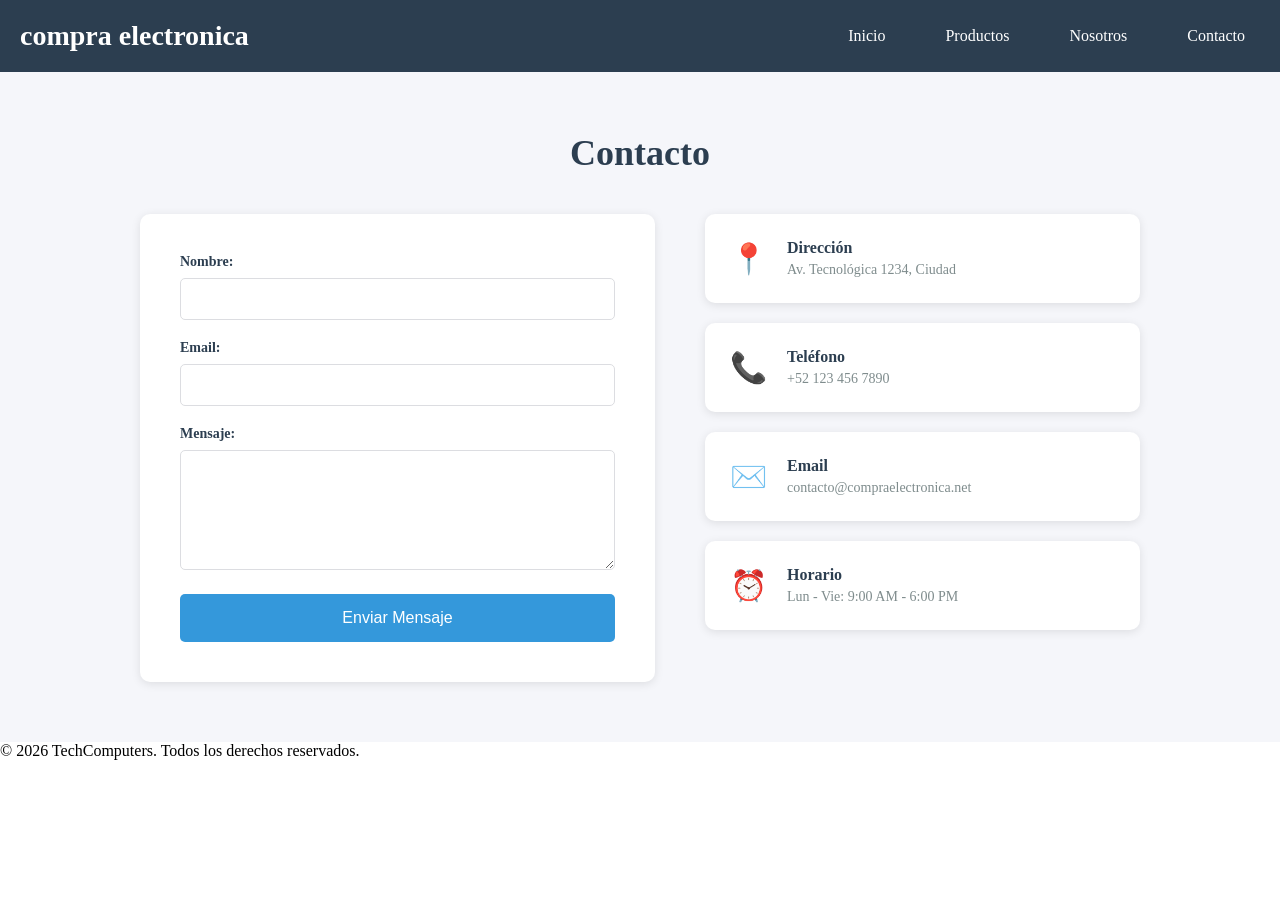
==== contacto.html @ 934ef1a9 "se agregaron nuevos archivis html con sus respectivos mensajes" ====
<!DOCTYPE html>
<html lang="es">
<head>
    <meta charset="UTF-8">
    <meta name="viewport" content="width=device-width, initial-scale=1.0">
    <title>Contacto - compra electronica.net</title>
    <link rel="stylesheet" href="styles.css">
</head>
<body>
    <header>
        <h1>compra electronica</h1>
        <nav>
            <ul>
                <li><a href="index.html">Inicio</a></li>
                <li><a href="productos.html">Productos</a></li>
                <li><a href="nosotros.html">Nosotros</a></li>
                <li><a href="contacto.html">Contacto</a></li>
            </ul>
        </nav>
    </header>

    <main>
        <section id="contacto">
            <h2>Contacto</h2>
            <div class="contacto-contenido">
                <form>
                    <label for="nombre">Nombre:</label>
                    <input type="text" id="nombre" name="nombre">
                    <label for="email">Email:</label>
                    <input type="email" id="email" name="email">
                    <label for="mensaje">Mensaje:</label>
                    <textarea id="mensaje" name="mensaje"></textarea>
                    <button type="submit">Enviar Mensaje</button>
                </form>
                <div class="contacto-info">
                    <div class="info-item">
                        <div class="info-icon">📍</div>
                        <div>
                            <h3>Dirección</h3>
                            <p>Av. Tecnológica 1234, Ciudad</p>
                        </div>
                    </div>
                    <div class="info-item">
                        <div class="info-icon">📞</div>
                        <div>
                            <h3>Teléfono</h3>
                            <p>+52 123 456 7890</p>
                        </div>
                    </div>
                    <div class="info-item">
                        <div class="info-icon">✉️</div>
                        <div>
                            <h3>Email</h3>
                            <p>contacto@compraelectronica.net</p>
                        </div>
                    </div>
                    <div class="info-item">
                        <div class="info-icon">⏰</div>
                        <div>
                            <h3>Horario</h3>
                            <p>Lun - Vie: 9:00 AM - 6:00 PM</p>
                        </div>
                    </div>
                </div>
            </div>
        </section>
    </main>

    <footer>
        <p>&copy; 2026 TechComputers. Todos los derechos reservados.</p>
    </footer>
</body>
</html>
---- styles.css ----
/* ============================================
   ESTILOS PARA LA BARRA DE NAVEGACIÓN
   TechComputers - Tienda de Computadoras
   ============================================ */

/* Reset básico para eliminar márgenes y padding por defecto del navegador */
* {
    margin: 0;          /* Elimina el margen exterior de todos los elementos */
    padding: 0;         /* Elimina el relleno interior de todos los elementos */
    box-sizing: border-box; /* Incluye padding y borde en el ancho/alto total */
}

/* Estilos para el header que contiene la barra de navegación */
header {
    background-color: #2c3e50;  /* Color de fondo oscuro (azul grisáceo) */
    color: white;              /* Color del texto blanco */
    padding: 20px;             /* Espacio interior de 20px en todos los lados */
}

/* Estilos para el contenedor flex del header (título + navegación) */
header {
    display: flex;             /* Activa flexbox para organizar elementos en línea */
    justify-content: space-between; /* Distribuye espacio entre elementos (título a izquierda, nav a derecha) */
    align-items: center;      /* Centra verticalmente los elementos */
}

/* Estilos para el título principal del sitio */
header h1 {
    font-size: 28px;           /* Tamaño de fuente de 28 píxeles */
}

/* Estilos para la barra de navegación */
nav ul {
    list-style: none;          /* Elimina los puntos de lista por defecto */
    display: flex;             /* Organiza los elementos de lista en una fila horizontal */
    gap: 30px;                 /* Espacio de 30px entre cada elemento de menú */
}

/* Estilos para los enlaces de navegación */
nav ul li a {
    color: white;              /* Color del texto del enlace en blanco */
    text-decoration: none;    /* Elimina el subrayado de los enlaces */
    font-size: 16px;           /* Tamaño de fuente de 16 píxeles */
    padding: 10px 15px;        /* Espacio interior para crear área clickeable */
    border-radius: 5px;        /* Esquinas redondeadas de 5px */
    transition: background-color 0.3s; /* Animación suave al cambiar el fondo */
}

/* Estilos para enlaces al pasar el mouse por encima */
nav ul li a:hover {
    background-color: #34495e;  /* Color de fondo más claro al hacer hover */
}

/* Estilos para el enlace activo (página actual) */
nav ul li a.active {
    background-color: #3498db;  /* Color azul para indicar la página activa */
}

/* ============================================
   ESTILOS PARA LA SECCIÓN DE PRODUCTOS
   ============================================ */

/* Estilos para la sección de productos */
#productos {
    padding: 40px 20px;          /* Espacio interior: 40px arriba/abajo, 20px laterales */
    background-color: #f5f6fa;    /* Fondo gris claro para la sección */
}

/* Estilos para el título de la sección */
#productos h2 {
    text-align: center;           /* Centra el texto del título */
    margin-bottom: 40px;          /* Espacio debajo del título */
    font-size: 32px;              /* Tamaño de fuente grande */
    color: #2c3e50;               /* Color del texto oscuro */
}

/* Contenedor flex para organizar las cajas de productos en fila */
.productos-container {
    display: flex;                /* Activa flexbox para organizar en línea */
    flex-wrap: wrap;              /* Permite que los productos salten a siguiente línea si no caben */
    justify-content: center;      /* Centra los productos horizontalmente */
    gap: 30px;                    /* Espacio de 30px entre cada caja de producto */
}

/* Estilos para cada caja de producto */
#productos article {
    background-color: white;      /* Fondo blanco para la caja */
    border: 1px solid #dcdde1;   /* Borde sólido gris claro de 1px */
    border-radius: 10px;          /* Esquinas redondeadas de 10px */
    padding: 25px;                /* Espacio interior de 25px */
    width: 300px;                 /* Ancho fijo de 300px para cada caja */
    box-shadow: 0 2px 5px rgba(0, 0, 0, 0.1); /* Sombra suave para dar profundidad */
    transition: transform 0.3s, box-shadow 0.3s; /* Animación suave al hacer hover */
    text-align: center;           /* Centra el texto dentro de la caja */
}

/* Efecto al pasar el mouse sobre la caja del producto */
#productos article:hover {
    transform: translateY(-5px);  /* Mueve la caja 5px hacia arriba */
    box-shadow: 0 5px 15px rgba(0, 0, 0, 0.2); /* Sombra más pronunciada al hover */
}

/* Estilos para el título del producto */
#productos article h3 {
    color: #2c3e50;               /* Color del título oscuro */
    margin-bottom: 15px;          /* Espacio debajo del título */
    font-size: 20px;              /* Tamaño de fuente del título */
}

/* Estilos para los párrafos de descripción y precio */
#productos article p {
    color: #7f8c8d;               /* Color gris para el texto */
    margin-bottom: 10px;           /* Espacio entre párrafos */
    font-size: 14px;              /* Tamaño de fuente del texto */
}

/* Estilos para el precio (más destacado) */
#productos article p:last-of-type {
    color: #27ae60;               /* Color verde para el precio */
    font-size: 22px;              /* Fuente más grande para el precio */
    font-weight: bold;            /* Texto en negrita */
    margin-bottom: 20px;          /* Espacio debajo del precio */
}

/* Estilos para el botón de agregar al carrito */
#productos article button {
    background-color: #3498db;    /* Color azul de fondo */
    color: white;                 /* Texto blanco */
    border: none;                 /* Sin borde */
    padding: 12px 30px;           /* Espacio interior: 12px arriba/abajo, 30px laterales */
    border-radius: 5px;            /* Esquinas redondeadas */
    font-size: 16px;              /* Tamaño de fuente */
    cursor: pointer;              /* Cambia el cursor a mano al pasar por encima */
    transition: background-color 0.3s; /* Animación suave al hacer hover */
}

/* Efecto al pasar el mouse sobre el botón */
#productos article button:hover {
    background-color: #2980b9;    /* Color azul más oscuro al hover */
}

/* ============================================
   ESTILOS PARA LA SECCIÓN DE INICIO
   ============================================ */

/* Estilos para la sección de inicio */
#inicio {
    background: linear-gradient(135deg, #2c3e50 0%, #3498db 100%); /* Degradado de fondo azul oscuro a azul claro */
    color: white;                      /* Texto blanco */
    padding: 60px 20px;                /* Espacio interior amplio */
    text-align: center;                /* Texto centrado */
}

/* Estilos para el título de inicio */
#inicio h2 {
    font-size: 42px;                   /* Fuente muy grande */
    margin-bottom: 20px;               /* Espacio debajo del título */
}

/* Estilos para el párrafo de inicio */
#inicio p {
    font-size: 18px;                   /* Fuente de tamaño medio */
    margin-bottom: 40px;               /* Espacio amplio debajo del párrafo */
    opacity: 0.9;                       /* Texto ligeramente transparente */
}

/* Contenedor flex para las características */
.features {
    display: flex;                     /* Activa flexbox para organizar en fila */
    justify-content: center;           /* Centra los elementos horizontalmente */
    gap: 50px;                         /* Espacio de 50px entre cada característica */
    flex-wrap: wrap;                   /* Permite saltar a siguiente línea si no caben */
}

/* Estilos para cada caja de característica */
.feature {
    background-color: rgba(255, 255, 255, 0.15); /* Fondo semi-transparente blanco */
    padding: 30px;                     /* Espacio interior amplio */
    border-radius: 10px;               /* Esquinas redondeadas */
    width: 250px;                      /* Ancho fijo de 250px */
    backdrop-filter: blur(5px);        /* Efecto de desenfoque detrás del elemento */
}

/* Estilos para el título de la característica */
.feature h3 {
    font-size: 20px;                   /* Tamaño de fuente del título */
    margin-bottom: 10px;               /* Espacio debajo del título */
}

/* Estilos para el párrafo de la característica */
.feature p {
    font-size: 14px;                   /* Tamaño de fuente pequeño */
    margin-bottom: 0;                  /* Sin margen inferior */
    opacity: 0.9;                      /* Texto ligeramente transparente */
}

/* ============================================
   ESTILOS PARA LA SECCIÓN NOSOTROS
   ============================================ */

/* Estilos para la sección nosotros */
#nosotros {
    padding: 60px 20px;                /* Espacio interior amplio: 60px arriba/abajo, 20px laterales */
    background-color: white;            /* Fondo blanco */
}

/* Contenedor flex para organizar contenido e imagen lado a lado */
.nosotros-contenido {
    display: flex;                      /* Activa flexbox para organizar en línea */
    align-items: center;                /* Centra verticalmente los elementos */
    gap: 50px;                         /* Espacio de 50px entre texto e imagen */
    max-width: 1200px;                  /* Ancho máximo del contenedor */
    margin: 0 auto;                     /* Centra el contenedor horizontalmente */
}

/* Estilos para el texto de nosotros */
.nosotros-texto {
    flex: 1;                           /* Ocupa el espacio restante (1 parte) */
}

/* Estilos para el título de la sección */
#nosotros h2 {
    font-size: 36px;                   /* Tamaño de fuente grande */
    color: #2c3e50;                    /* Color del título oscuro */
    margin-bottom: 30px;                /* Espacio debajo del título */
    text-align: center;                 /* Centra el texto */
}

/* Estilos para el párrafo de nosotros */
.nosotros-texto p {
    font-size: 16px;                   /* Tamaño de fuente medio */
    color: #7f8c8d;                    /* Color gris para el texto */
    line-height: 1.8;                   /* Altura de línea para mejor legibilidad */
    margin-bottom: 15px;                /* Espacio entre párrafos */
}

/* Contenedor para la imagen de nosotros */
.nosotros-imagen {
    flex: 1;                           /* Ocupa el espacio restante (1 parte) */
    background-color: #ecf0f1;         /* Fondo gris claro para el placeholder */
    border-radius: 10px;               /* Esquinas redondeadas */
    height: 300px;                     /* Altura fija de 300px */
    display: flex;                     /* Activa flexbox */
    align-items: center;               /* Centra verticalmente */
    justify-content: center;           /* Centra horizontalmente */
    color: #95a5a6;                    /* Color del texto placeholder */
    font-size: 18px;                   /* Tamaño de fuente */
}

/* Contenedor flex para los valores/beneficios */
.valores {
    display: flex;                     /* Activa flexbox para organizar en fila */
    justify-content: center;            /* Centra los elementos horizontalmente */
    gap: 40px;                         /* Espacio de 40px entre cada valor */
    margin-top: 50px;                   /* Espacio arriba del contenedor */
    flex-wrap: wrap;                   /* Permite saltar a siguiente línea si no caben */
}

/* Estilos para cada caja de valor */
.valor {
    text-align: center;                /* Centra el texto */
    width: 200px;                       /* Ancho fijo de 200px */
}

/* Estilos para el icono/emoji del valor */
.valor-icon {
    font-size: 40px;                   /* Tamaño grande del icono */
    margin-bottom: 15px;                /* Espacio debajo del icono */
}

/* Estilos para el título del valor */
.valor h3 {
    font-size: 18px;                   /* Tamaño de fuente */
    color: #2c3e50;                    /* Color del título oscuro */
    margin-bottom: 10px;                /* Espacio debajo del título */
}

/* Estilos para el párrafo del valor */
.valor p {
    font-size: 14px;                   /* Tamaño de fuente pequeño */
    color: #7f8c8d;                    /* Color gris */
}

/* ============================================
   ESTILOS PARA LA SECCIÓN CONTACTO
   ============================================ */

/* Estilos para la sección contacto */
#contacto {
    padding: 60px 20px;                /* Espacio interior amplio */
    background-color: #f5f6fa;          /* Fondo gris claro */
}

/* Estilos para el título de la sección */
#contacto h2 {
    font-size: 36px;                   /* Tamaño de fuente grande */
    color: #2c3e50;                    /* Color del título oscuro */
    margin-bottom: 40px;                /* Espacio debajo del título */
    text-align: center;                 /* Centra el texto */
}

/* Contenedor flex para organizar formulario e información lado a lado */
.contacto-contenido {
    display: flex;                      /* Activa flexbox para organizar en línea */
    gap: 50px;                         /* Espacio de 50px entre elementos */
    max-width: 1000px;                  /* Ancho máximo del contenedor */
    margin: 0 auto;                     /* Centra el contenedor horizontalmente */
    flex-wrap: wrap;                   /* Permite saltar a siguiente línea si no caben */
}

/* Estilos para el formulario */
form {
    flex: 1;                           /* Ocupa el espacio restante */
    min-width: 300px;                   /* Ancho mínimo de 300px */
    background-color: white;           /* Fondo blanco */
    padding: 40px;                      /* Espacio interior amplio */
    border-radius: 10px;               /* Esquinas redondeadas */
    box-shadow: 0 2px 10px rgba(0, 0, 0, 0.1); /* Sombra suave */
}

/* Estilos para las etiquetas del formulario */
form label {
    display: block;                    /* Hace que la etiqueta ocupe toda la línea */
    font-size: 14px;                   /* Tamaño de fuente */
    color: #2c3e50;                    /* Color del texto oscuro */
    margin-bottom: 8px;                 /* Espacio debajo de la etiqueta */
    font-weight: bold;                 /* Texto en negrita */
}

/* Estilos para los campos de entrada y textarea */
form input,
form textarea {
    width: 100%;                       /* Ocupa el 100% del ancho disponible */
    padding: 12px;                     /* Espacio interior */
    border: 1px solid #dcdde1;        /* Borde sólido gris claro */
    border-radius: 5px;                /* Esquinas redondeadas */
    font-size: 14px;                   /* Tamaño de fuente */
    margin-bottom: 20px;               /* Espacio debajo de cada campo */
    font-family: inherit;               /* Usa la fuente del documento */
}

/* Estilos para el textarea (campo de mensaje) */
form textarea {
    height: 120px;                     /* Altura fija de 120px */
    resize: vertical;                  /* Permite redimensionar solo verticalmente */
}

/* Estilos para el botón del formulario */
form button {
    background-color: #3498db;          /* Color azul de fondo */
    color: white;                       /* Texto blanco */
    border: none;                        /* Sin borde */
    padding: 15px 40px;                /* Espacio interior: 15px arriba/abajo, 40px laterales */
    border-radius: 5px;                 /* Esquinas redondeadas */
    font-size: 16px;                    /* Tamaño de fuente */
    cursor: pointer;                   /* Cursor de mano */
    width: 100%;                        /* Ocupa el 100% del ancho */
    transition: background-color 0.3s; /* Animación suave al hacer hover */
}

/* Efecto al pasar el mouse sobre el botón */
form button:hover {
    background-color: #2980b9;          /* Color azul más oscuro al hover */
}

/* Estilos para la información de contacto */
.contacto-info {
    flex: 1;                            /* Ocupa el espacio restante */
    min-width: 300px;                   /* Ancho mínimo de 300px */
}

/* Estilos para cada item de información */
.info-item {
    background-color: white;            /* Fondo blanco */
    padding: 25px;                     /* Espacio interior amplio */
    border-radius: 10px;                /* Esquinas redondeadas */
    margin-bottom: 20px;                /* Espacio debajo de cada item */
    box-shadow: 0 2px 10px rgba(0, 0, 0, 0.1); /* Sombra suave */
    display: flex;                     /* Activa flexbox */
    align-items: center;                /* Centra verticalmente */
    gap: 20px;                         /* Espacio entre icono y texto */
}

/* Estilos para el icono de la info */
.info-icon {
    font-size: 30px;                   /* Tamaño grande del icono */
    color: #3498db;                    /* Color azul para el icono */
}

/* Estilos para el título de la info */
.info-item h3 {
    font-size: 16px;                   /* Tamaño de fuente */
    color: #2c3e50;                    /* Color del título oscuro */
    margin-bottom: 5px;                 /* Espacio debajo del título */
}

/* Estilos para el texto de la info */
.info-item p {
    font-size: 14px;                   /* Tamaño de fuente pequeño */
    color: #7f8c8d;                    /* Color gris */
}
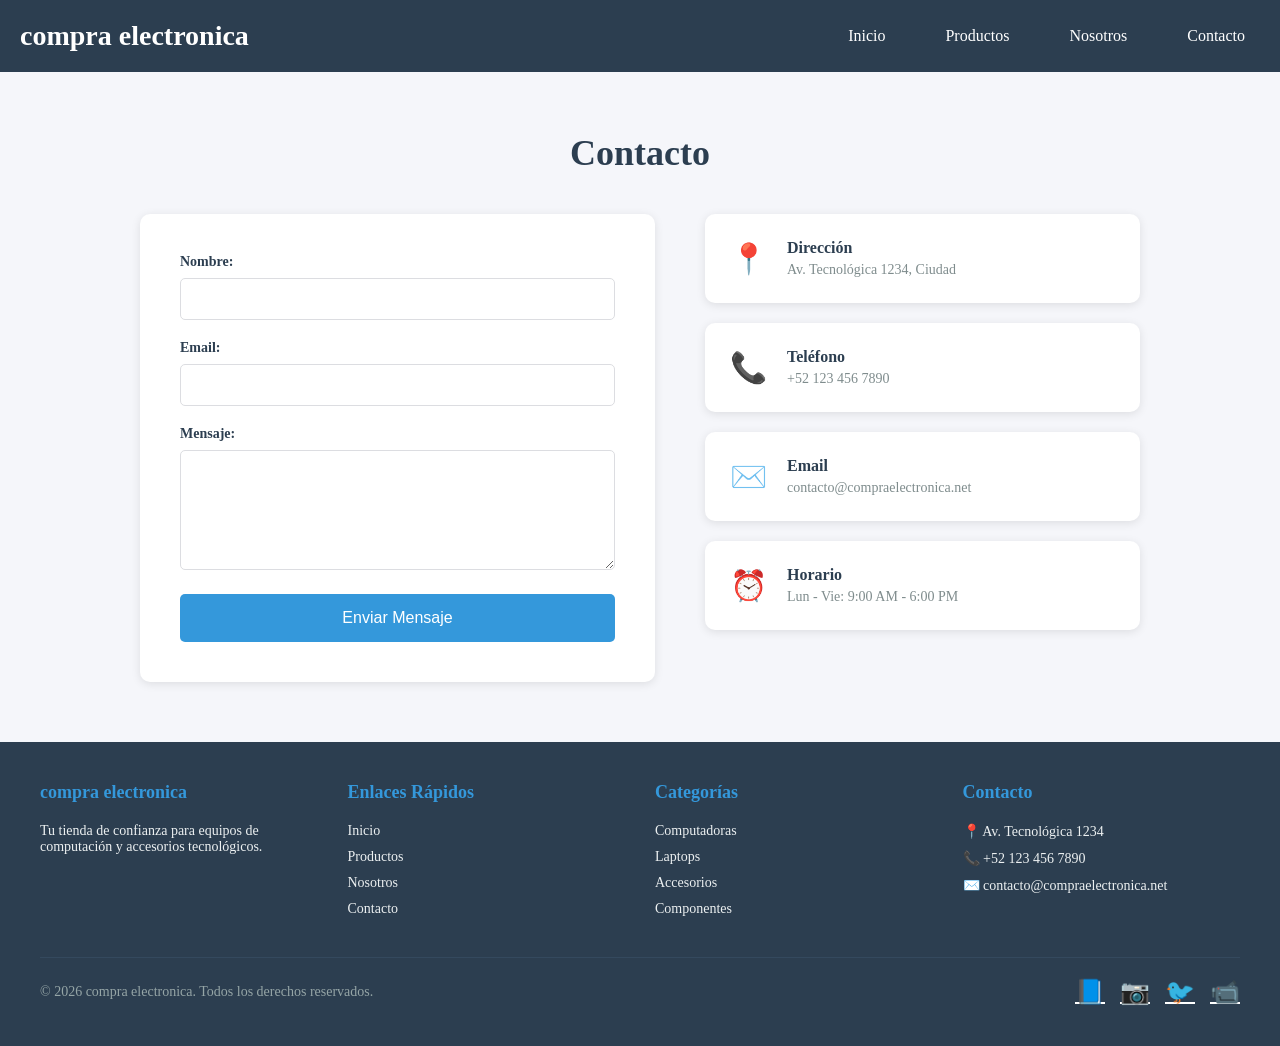
==== commit d680d441: "git add ." ====
--- a/contacto.html
+++ b/contacto.html
@@ -67,7 +67,41 @@
     </main>
 
     <footer>
-        <p>&copy; 2026 TechComputers. Todos los derechos reservados.</p>
+        <div class="footer-contenido">
+            <div class="footer-columna">
+                <h3>compra electronica</h3>
+                <p>Tu tienda de confianza para equipos de computación y accesorios tecnológicos.</p>
+            </div>
+            <div class="footer-columna">
+                <h3>Enlaces Rápidos</h3>
+                <a href="index.html">Inicio</a>
+                <a href="productos.html">Productos</a>
+                <a href="nosotros.html">Nosotros</a>
+                <a href="contacto.html">Contacto</a>
+            </div>
+            <div class="footer-columna">
+                <h3>Categorías</h3>
+                <a href="#">Computadoras</a>
+                <a href="#">Laptops</a>
+                <a href="#">Accesorios</a>
+                <a href="#">Componentes</a>
+            </div>
+            <div class="footer-columna">
+                <h3>Contacto</h3>
+                <p>📍 Av. Tecnológica 1234</p>
+                <p>📞 +52 123 456 7890</p>
+                <p>✉️ contacto@compraelectronica.net</p>
+            </div>
+        </div>
+        <div class="footer-inferior">
+            <p>&copy; 2026 compra electronica. Todos los derechos reservados.</p>
+            <div class="redes-sociales">
+                <a href="#">📘</a>
+                <a href="#">📷</a>
+                <a href="#">🐦</a>
+                <a href="#">📹</a>
+            </div>
+        </div>
     </footer>
 </body>
 </html>
--- a/styles.css
+++ b/styles.css
@@ -120,6 +120,105 @@
     font-size: 22px;              /* Fuente más grande para el precio */
     font-weight: bold;            /* Texto en negrita */
     margin-bottom: 20px;          /* Espacio debajo del precio */
+}
+
+/* Estilos para la imagen del producto */
+.producto-img {
+    width: 100%;                  /* Ocupa el 100% del ancho de la caja */
+    height: 180px;                /* Altura fija de 180px */
+    object-fit: cover;            /* Ajusta la imagen sin deformarla */
+    border-radius: 8px;           /* Esquinas redondeadas de 8px */
+    margin-bottom: 15px;          /* Espacio debajo de la imagen */
+    background-color: #ecf0f1;   /* Color de fondo gris claro */
+}
+
+/* Estilos para sección de productos destacados en inicio */
+#productos-destacados {
+    padding: 60px 20px;            /* Espacio interior amplio */
+    background-color: #f5f6fa;    /* Fondo gris claro */
+}
+
+/* Estilos para el título de la sección */
+#productos-destacados h2 {
+    text-align: center;            /* Centra el texto */
+    font-size: 36px;               /* Tamaño de fuente grande */
+    color: #2c3e50;                /* Color del título oscuro */
+    margin-bottom: 40px;           /* Espacio debajo del título */
+}
+
+/* Contenedor flex para los productos destacados */
+.productos-destacados-container {
+    display: flex;                 /* Activa flexbox para organizar en fila */
+    flex-wrap: wrap;               /* Permite saltar a siguiente línea */
+    justify-content: center;       /* Centra los productos */
+    gap: 30px;                     /* Espacio de 30px entre productos */
+    max-width: 1200px;             /* Ancho máximo del contenedor */
+    margin: 0 auto;                /* Centra el contenedor */
+}
+
+/* Estilos para cada caja de producto destacado */
+.producto-destacado {
+    background-color: white;       /* Fondo blanco */
+    border-radius: 10px;           /* Esquinas redondeadas */
+    padding: 20px;                 /* Espacio interior */
+    width: 280px;                  /* Ancho fijo de 280px */
+    box-shadow: 0 2px 10px rgba(0, 0, 0, 0.1); /* Sombra suave */
+    transition: transform 0.3s;    /* Animación suave al hover */
+    text-align: center;            /* Centra el texto */
+}
+
+/* Efecto al pasar el mouse */
+.producto-destacado:hover {
+    transform: translateY(-5px);   /* Eleva la caja 5px */
+}
+
+/* Estilos para la imagen del producto destacado */
+.producto-destacado .producto-img {
+    width: 100%;                   /* Ocupa todo el ancho */
+    height: 200px;                 /* Altura de 200px */
+    object-fit: cover;             /* Ajusta la imagen sin deformar */
+    border-radius: 8px;            /* Esquinas redondeadas */
+    background-color: #ecf0f1;    /* Color placeholder */
+    margin-bottom: 15px;           /* Espacio debajo de la imagen */
+}
+
+/* Estilos para el título del producto */
+.producto-destacado h3 {
+    font-size: 18px;               /* Tamaño de fuente */
+    color: #2c3e50;                /* Color oscuro */
+    margin-bottom: 10px;           /* Espacio debajo del título */
+}
+
+/* Estilos para la descripción */
+.producto-destacado .descripcion {
+    font-size: 14px;               /* Tamaño pequeño */
+    color: #7f8c8d;                /* Color gris */
+    margin-bottom: 10px;           /* Espacio debajo */
+}
+
+/* Estilos para el precio */
+.producto-destacado .precio {
+    font-size: 20px;               /* Tamaño mediano */
+    color: #27ae60;                /* Color verde */
+    font-weight: bold;             /* Negrita */
+    margin-bottom: 15px;           /* Espacio debajo */
+}
+
+/* Estilos para el botón */
+.producto-destacado button {
+    background-color: #3498db;     /* Color azul */
+    color: white;                  /* Texto blanco */
+    border: none;                  /* Sin borde */
+    padding: 10px 25px;            /* Espacio interior */
+    border-radius: 5px;            /* Esquinas redondeadas */
+    cursor: pointer;               /* Cursor de mano */
+    font-size: 14px;               /* Tamaño de fuente */
+    transition: background-color 0.3s; /* Animación suave */
+}
+
+/* Efecto al pasar el mouse sobre el botón */
+.producto-destacado button:hover {
+    background-color: #2980b9;     /* Color azul más oscuro */
 }
 
 /* Estilos para el botón de agregar al carrito */
@@ -399,3 +498,90 @@
     font-size: 14px;                   /* Tamaño de fuente pequeño */
     color: #7f8c8d;                    /* Color gris */
 }
+
+/* ============================================
+   ESTILOS PARA EL FOOTER
+   ============================================ */
+
+/* Estilos para el pie de página */
+footer {
+    background-color: #2c3e50;          /* Color de fondo oscuro (azul grisáceo) */
+    color: white;                       /* Texto blanco */
+    padding: 40px 20px;                 /* Espacio interior: 40px arriba/abajo, 20px laterales */
+}
+
+/* Contenedor flex para organizar el contenido del footer */
+.footer-contenido {
+    display: flex;                      /* Activa flexbox para organizar en línea */
+    justify-content: space-between;     /* Distribuye espacio entre elementos */
+    flex-wrap: wrap;                    /* Permite saltar a siguiente línea si no caben */
+    max-width: 1200px;                  /* Ancho máximo del contenedor */
+    margin: 0 auto;                     /* Centra el contenedor horizontalmente */
+    gap: 30px;                          /* Espacio de 30px entre columnas */
+}
+
+/* Estilos para cada columna del footer */
+.footer-columna {
+    flex: 1;                            /* Ocupa el espacio restante */
+    min-width: 200px;                   /* Ancho mínimo de 200px */
+}
+
+/* Estilos para el título de cada columna */
+.footer-columna h3 {
+    font-size: 18px;                    /* Tamaño de fuente */
+    margin-bottom: 20px;                /* Espacio debajo del título */
+    color: #3498db;                     /* Color azul para los títulos */
+}
+
+/* Estilos para los párrafos y enlaces del footer */
+.footer-columna p,
+.footer-columna a {
+    font-size: 14px;                    /* Tamaño de fuente pequeño */
+    color: #ecf0f1;                     /* Color blanco grisáceo */
+    margin-bottom: 10px;                /* Espacio entre elementos */
+    display: block;                     /* Hace que cada elemento ocupe una línea */
+    text-decoration: none;              /* Elimina el subrayado de los enlaces */
+}
+
+/* Estilos para los enlaces al pasar el mouse */
+.footer-columna a:hover {
+    color: #3498db;                     /* Color azul al hacer hover */
+}
+
+/* Estilos para la parte inferior del footer (copyright y redes) */
+.footer-inferior {
+    display: flex;                      /* Activa flexbox */
+    justify-content: space-between;     /* Distribuye espacio entre elementos */
+    align-items: center;                /* Centra verticalmente */
+    max-width: 1200px;                  /* Ancho máximo */
+    margin: 30px auto 0;                /* Espacio arriba, centrado horizontalmente */
+    padding-top: 20px;                  /* Espacio superior */
+    border-top: 1px solid #34495e;      /* Línea divisoria superior */
+    flex-wrap: wrap;                    /* Permite saltar a siguiente línea si no caben */
+    gap: 15px;                          /* Espacio entre elementos */
+}
+
+/* Estilos para el texto de copyright */
+.footer-inferior p {
+    font-size: 14px;                    /* Tamaño de fuente pequeño */
+    color: #95a5a6;                     /* Color gris claro */
+    margin: 0;                          /* Sin margen */
+}
+
+/* Contenedor flex para los iconos de redes sociales */
+.redes-sociales {
+    display: flex;                      /* Activa flexbox para organizar iconos en fila */
+    gap: 15px;                         /* Espacio de 15px entre cada icono */
+}
+
+/* Estilos para los iconos de redes sociales */
+.redes-sociales a {
+    font-size: 24px;                    /* Tamaño grande del icono */
+    color: white;                       /* Color blanco */
+    transition: color 0.3s;             /* Animación suave al cambiar el color */
+}
+
+/* Efecto al pasar el mouse sobre los iconos de redes */
+.redes-sociales a:hover {
+    color: #3498db;                     /* Color azul al hover */
+}
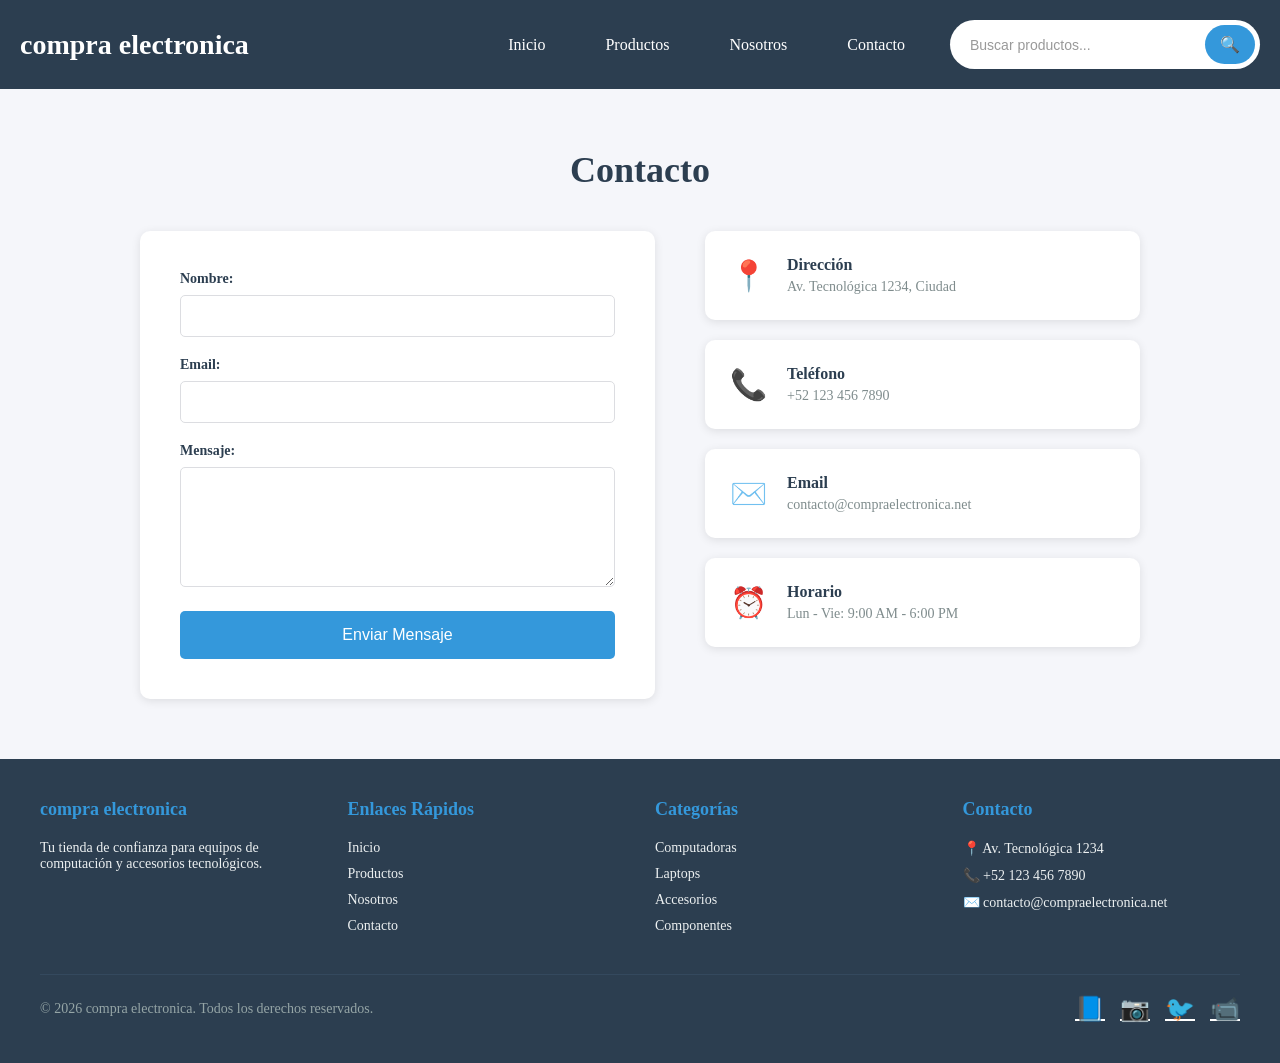
==== commit 2ed297ce: "se grago una barra de busqueda y el fotter tambien se agregadron en el index mas prouductos con img " ====
--- a/contacto.html
+++ b/contacto.html
@@ -9,14 +9,20 @@
 <body>
     <header>
         <h1>compra electronica</h1>
-        <nav>
-            <ul>
-                <li><a href="index.html">Inicio</a></li>
-                <li><a href="productos.html">Productos</a></li>
-                <li><a href="nosotros.html">Nosotros</a></li>
-                <li><a href="contacto.html">Contacto</a></li>
-            </ul>
-        </nav>
+        <div class="header-derecha">
+            <nav>
+                <ul>
+                    <li><a href="index.html">Inicio</a></li>
+                    <li><a href="productos.html">Productos</a></li>
+                    <li><a href="nosotros.html">Nosotros</a></li>
+                    <li><a href="contacto.html">Contacto</a></li>
+                </ul>
+            </nav>
+            <div class="busqueda">
+                <input type="text" placeholder="Buscar productos...">
+                <button type="submit">🔍</button>
+            </div>
+        </div>
     </header>
 
     <main>
--- a/styles.css
+++ b/styles.css
@@ -27,6 +27,60 @@
 /* Estilos para el título principal del sitio */
 header h1 {
     font-size: 28px;           /* Tamaño de fuente de 28 píxeles */
+}
+
+/* Contenedor para agrupar nav y búsqueda */
+.header-derecha {
+    display: flex;             /* Activa flexbox para alinear elementos */
+    align-items: center;       /* Centra verticalmente */
+    gap: 30px;                 /* Espacio de 30px entre nav y búsqueda */
+}
+
+/* ============================================
+   ESTILOS PARA LA BARRA DE BÚSQUEDA
+   ============================================ */
+
+/* Contenedor de la barra de búsqueda */
+.busqueda {
+    display: flex;                  /* Activa flexbox para organizar input y botón en línea */
+    align-items: center;            /* Centra verticalmente los elementos */
+    background-color: white;        /* Fondo blanco */
+    border-radius: 25px;            /* Bordes redondeados en forma de píldora */
+    padding: 5px;                   /* Espacio interior pequeño */
+    overflow: hidden;               /* Oculta el contenido que desborda */
+}
+
+/* Estilos para el campo de texto de búsqueda */
+.busqueda input {
+    border: none;                   /* Sin borde */
+    outline: none;                  /* Sin contorno al hacer focus */
+    padding: 10px 15px;             /* Espacio interior: 10px arriba/abajo, 15px laterales */
+    font-size: 14px;                /* Tamaño de fuente */
+    width: 250px;                   /* Ancho fijo de 250px */
+    background: transparent;        /* Fondo transparente */
+    color: #333;                    /* Color del texto gris oscuro */
+}
+
+/* Placeholder del campo de búsqueda */
+.busqueda input::placeholder {
+    color: #999;                    /* Color gris claro para el texto de ejemplo */
+}
+
+/* Estilos para el botón de búsqueda */
+.busqueda button {
+    background-color: #3498db;      /* Color azul de fondo */
+    border: none;                   /* Sin borde */
+    color: white;                   /* Icono blanco */
+    padding: 10px 15px;             /* Espacio interior */
+    border-radius: 20px;            /* Bordes redondeados */
+    cursor: pointer;                /* Cursor de mano */
+    font-size: 16px;                /* Tamaño del icono */
+    transition: background-color 0.3s; /* Animación suave al hacer hover */
+}
+
+/* Efecto al pasar el mouse sobre el botón */
+.busqueda button:hover {
+    background-color: #2980b9;      /* Color azul más oscuro al hover */
 }
 
 /* Estilos para la barra de navegación */
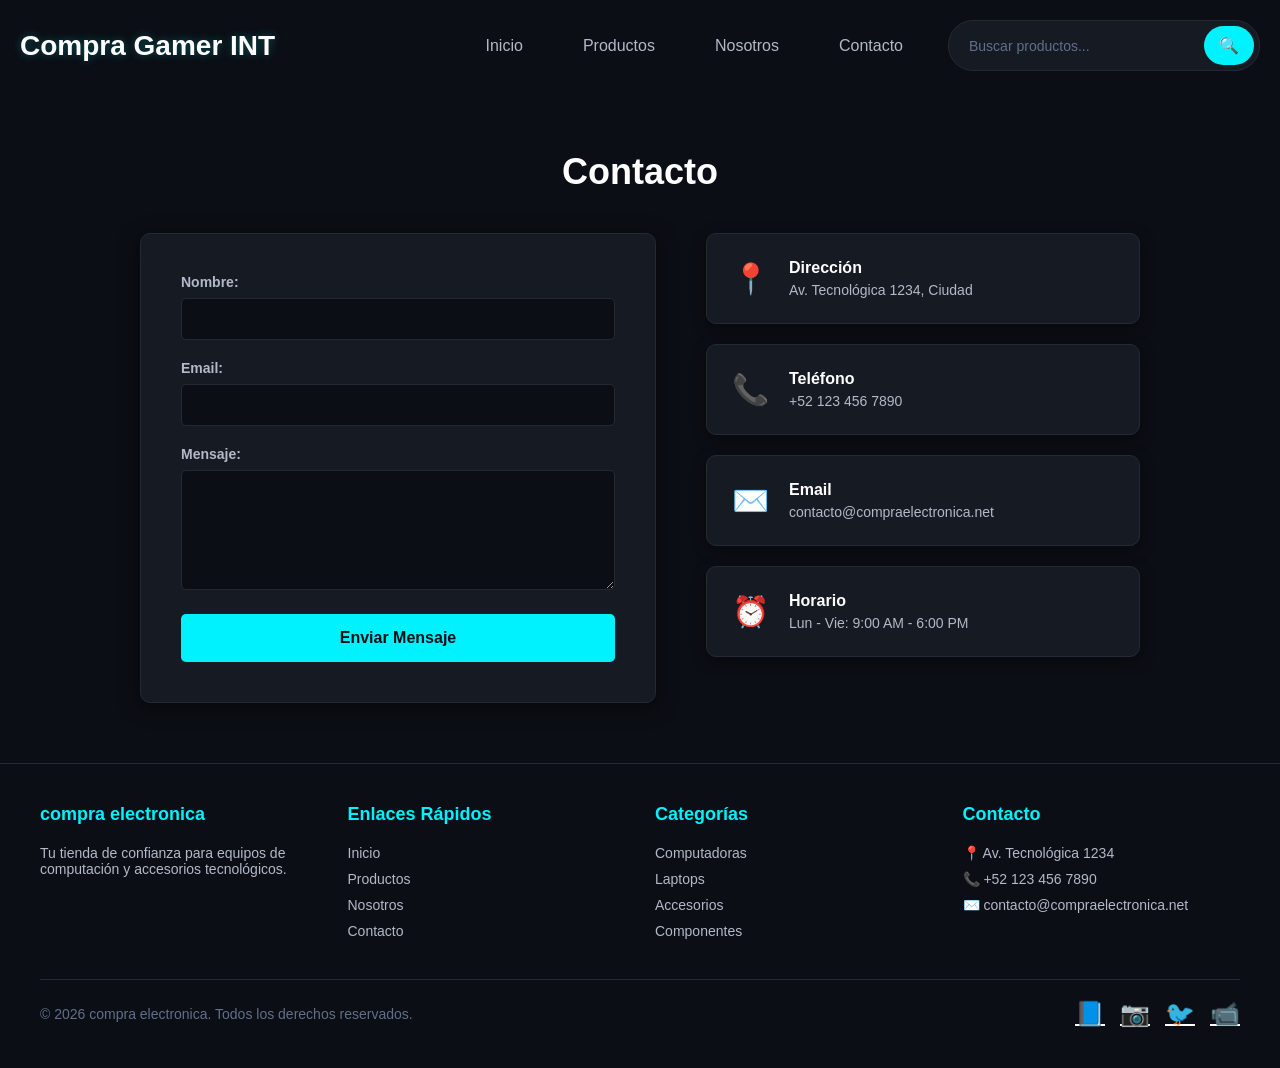
==== commit 1a869ed8: "se agregaron img ala seccion nosotros" ====
--- a/contacto.html
+++ b/contacto.html
@@ -3,12 +3,12 @@
 <head>
     <meta charset="UTF-8">
     <meta name="viewport" content="width=device-width, initial-scale=1.0">
-    <title>Contacto - compra electronica.net</title>
+    <title>Contacto - Compra Gamer INT.net</title>
     <link rel="stylesheet" href="styles.css">
 </head>
 <body>
     <header>
-        <h1>compra electronica</h1>
+        <h1>Compra Gamer INT</h1>
         <div class="header-derecha">
             <nav>
                 <ul>
--- a/styles.css
+++ b/styles.css
@@ -1,641 +1,1031 @@
 /* ============================================
-   ESTILOS PARA LA BARRA DE NAVEGACIÓN
-   TechComputers - Tienda de Computadoras
+   ESTILOS BASE Y BARRA DE NAVEGACIÓN
+   TechComputers - Tienda Gamer Edition
    ============================================ */
 
-/* Reset básico para eliminar márgenes y padding por defecto del navegador */
+/* Reset básico para eliminar márgenes y padding por defecto */
 * {
-    margin: 0;          /* Elimina el margen exterior de todos los elementos */
-    padding: 0;         /* Elimina el relleno interior de todos los elementos */
-    box-sizing: border-box; /* Incluye padding y borde en el ancho/alto total */
-}
-
-/* Estilos para el header que contiene la barra de navegación */
+    margin: 0;
+    padding: 0;
+    box-sizing: border-box;
+    font-family: 'Segoe UI', Roboto, Helvetica, Arial, sans-serif;
+}
+
+/* Configuración del cuerpo de la página */
+body {
+    background-color: #0b0e14; /* Fondo oscuro base */
+    color: #ffffff;
+}
+
+/* Header principal */
 header {
-    background-color: #2c3e50;  /* Color de fondo oscuro (azul grisáceo) */
-    color: white;              /* Color del texto blanco */
-    padding: 20px;             /* Espacio interior de 20px en todos los lados */
-}
-
-/* Estilos para el contenedor flex del header (título + navegación) */
-header {
-    display: flex;             /* Activa flexbox para organizar elementos en línea */
-    justify-content: space-between; /* Distribuye espacio entre elementos (título a izquierda, nav a derecha) */
-    align-items: center;      /* Centra verticalmente los elementos */
-}
-
-/* Estilos para el título principal del sitio */
+    background-color: #0b0e14;
+    color: #ffffff;
+    padding: 20px;
+    display: flex;
+    justify-content: space-between;
+    align-items: center;
+}
+
 header h1 {
-    font-size: 28px;           /* Tamaño de fuente de 28 píxeles */
-}
-
-/* Contenedor para agrupar nav y búsqueda */
+    font-size: 28px;
+    color: #ffffff;
+    text-shadow: 0 0 10px rgba(0, 242, 254, 0.3); /* Brillo cian */
+}
+
+/* Contenedor derecho (Nav + Búsqueda) */
 .header-derecha {
-    display: flex;             /* Activa flexbox para alinear elementos */
-    align-items: center;       /* Centra verticalmente */
-    gap: 30px;                 /* Espacio de 30px entre nav y búsqueda */
+    display: flex;
+    align-items: center;
+    gap: 30px;
 }
 
 /* ============================================
    ESTILOS PARA LA BARRA DE BÚSQUEDA
    ============================================ */
 
-/* Contenedor de la barra de búsqueda */
 .busqueda {
-    display: flex;                  /* Activa flexbox para organizar input y botón en línea */
-    align-items: center;            /* Centra verticalmente los elementos */
-    background-color: white;        /* Fondo blanco */
-    border-radius: 25px;            /* Bordes redondeados en forma de píldora */
-    padding: 5px;                   /* Espacio interior pequeño */
-    overflow: hidden;               /* Oculta el contenido que desborda */
-}
-
-/* Estilos para el campo de texto de búsqueda */
+    display: flex;
+    align-items: center;
+    background-color: #161a23;
+    border: 1px solid #232a36;
+    border-radius: 25px;
+    padding: 5px;
+    overflow: hidden;
+}
+
 .busqueda input {
-    border: none;                   /* Sin borde */
-    outline: none;                  /* Sin contorno al hacer focus */
-    padding: 10px 15px;             /* Espacio interior: 10px arriba/abajo, 15px laterales */
-    font-size: 14px;                /* Tamaño de fuente */
-    width: 250px;                   /* Ancho fijo de 250px */
-    background: transparent;        /* Fondo transparente */
-    color: #333;                    /* Color del texto gris oscuro */
-}
-
-/* Placeholder del campo de búsqueda */
+    border: none;
+    outline: none;
+    padding: 10px 15px;
+    font-size: 14px;
+    width: 250px;
+    background: transparent;
+    color: #ffffff;
+}
+
 .busqueda input::placeholder {
-    color: #999;                    /* Color gris claro para el texto de ejemplo */
-}
-
-/* Estilos para el botón de búsqueda */
+    color: #626f8a;
+}
+
 .busqueda button {
-    background-color: #3498db;      /* Color azul de fondo */
-    border: none;                   /* Sin borde */
-    color: white;                   /* Icono blanco */
-    padding: 10px 15px;             /* Espacio interior */
-    border-radius: 20px;            /* Bordes redondeados */
-    cursor: pointer;                /* Cursor de mano */
-    font-size: 16px;                /* Tamaño del icono */
-    transition: background-color 0.3s; /* Animación suave al hacer hover */
-}
-
-/* Efecto al pasar el mouse sobre el botón */
+    background-color: #00f2fe;
+    border: none;
+    color: #0b0e14;
+    padding: 10px 15px;
+    border-radius: 20px;
+    cursor: pointer;
+    font-size: 16px;
+    transition: background-color 0.3s, box-shadow 0.3s;
+}
+
 .busqueda button:hover {
-    background-color: #2980b9;      /* Color azul más oscuro al hover */
-}
-
-/* Estilos para la barra de navegación */
+    background-color: #00b8c4;
+    box-shadow: 0 0 10px rgba(0, 242, 254, 0.5);
+}
+
+/* Navegación */
 nav ul {
-    list-style: none;          /* Elimina los puntos de lista por defecto */
-    display: flex;             /* Organiza los elementos de lista en una fila horizontal */
-    gap: 30px;                 /* Espacio de 30px entre cada elemento de menú */
-}
-
-/* Estilos para los enlaces de navegación */
+    list-style: none;
+    display: flex;
+    gap: 30px;
+}
+
 nav ul li a {
-    color: white;              /* Color del texto del enlace en blanco */
-    text-decoration: none;    /* Elimina el subrayado de los enlaces */
-    font-size: 16px;           /* Tamaño de fuente de 16 píxeles */
-    padding: 10px 15px;        /* Espacio interior para crear área clickeable */
-    border-radius: 5px;        /* Esquinas redondeadas de 5px */
-    transition: background-color 0.3s; /* Animación suave al cambiar el fondo */
-}
-
-/* Estilos para enlaces al pasar el mouse por encima */
+    color: #b3b9c9;
+    text-decoration: none;
+    font-size: 16px;
+    padding: 10px 15px;
+    border-radius: 5px;
+    transition: background-color 0.3s, color 0.3s;
+}
+
 nav ul li a:hover {
-    background-color: #34495e;  /* Color de fondo más claro al hacer hover */
-}
-
-/* Estilos para el enlace activo (página actual) */
+    background-color: #161a23;
+    color: #00f2fe;
+}
+
 nav ul li a.active {
-    background-color: #3498db;  /* Color azul para indicar la página activa */
+    background-color: rgba(0, 242, 254, 0.1);
+    color: #00f2fe;
 }
 
 /* ============================================
-   ESTILOS PARA LA SECCIÓN DE PRODUCTOS
+   SECCIÓN DE PRODUCTOS Y TARJETAS
    ============================================ */
 
-/* Estilos para la sección de productos */
 #productos {
-    padding: 40px 20px;          /* Espacio interior: 40px arriba/abajo, 20px laterales */
-    background-color: #f5f6fa;    /* Fondo gris claro para la sección */
-}
-
-/* Estilos para el título de la sección */
+    padding: 40px 20px;
+    background-color: #0b0e14;
+}
+
 #productos h2 {
-    text-align: center;           /* Centra el texto del título */
-    margin-bottom: 40px;          /* Espacio debajo del título */
-    font-size: 32px;              /* Tamaño de fuente grande */
-    color: #2c3e50;               /* Color del texto oscuro */
-}
-
-/* Contenedor flex para organizar las cajas de productos en fila */
+    text-align: center;
+    margin-bottom: 40px;
+    font-size: 32px;
+    color: #ffffff;
+}
+
 .productos-container {
-    display: flex;                /* Activa flexbox para organizar en línea */
-    flex-wrap: wrap;              /* Permite que los productos salten a siguiente línea si no caben */
-    justify-content: center;      /* Centra los productos horizontalmente */
-    gap: 30px;                    /* Espacio de 30px entre cada caja de producto */
-}
-
-/* Estilos para cada caja de producto */
+    display: flex;
+    flex-wrap: wrap;
+    justify-content: center;
+    gap: 30px;
+}
+
 #productos article {
-    background-color: white;      /* Fondo blanco para la caja */
-    border: 1px solid #dcdde1;   /* Borde sólido gris claro de 1px */
-    border-radius: 10px;          /* Esquinas redondeadas de 10px */
-    padding: 25px;                /* Espacio interior de 25px */
-    width: 300px;                 /* Ancho fijo de 300px para cada caja */
-    box-shadow: 0 2px 5px rgba(0, 0, 0, 0.1); /* Sombra suave para dar profundidad */
-    transition: transform 0.3s, box-shadow 0.3s; /* Animación suave al hacer hover */
-    text-align: center;           /* Centra el texto dentro de la caja */
-}
-
-/* Efecto al pasar el mouse sobre la caja del producto */
+    background-color: #161a23;
+    border: 1px solid #232a36;
+    border-radius: 10px;
+    padding: 25px;
+    width: 300px;
+    box-shadow: 0 4px 15px rgba(0, 0, 0, 0.4);
+    transition: transform 0.3s, box-shadow 0.3s, border-color 0.3s;
+    text-align: center;
+}
+
 #productos article:hover {
-    transform: translateY(-5px);  /* Mueve la caja 5px hacia arriba */
-    box-shadow: 0 5px 15px rgba(0, 0, 0, 0.2); /* Sombra más pronunciada al hover */
-}
-
-/* Estilos para el título del producto */
+    transform: translateY(-5px);
+    border-color: #00f2fe;
+    box-shadow: 0 5px 20px rgba(0, 242, 254, 0.2);
+}
+
+/* ... Todo tu CSS anterior se queda igual ... */
+
+/* CAMBIA ESTA SECCIÓN: Reemplazamos .producto-img por la etiqueta directa */
+#productos article img {
+    width: 100%;
+    height: 180px;
+    object-fit: contain; /* Cambié 'cover' por 'contain' para que no corte los bordes de tus productos */
+    border-radius: 8px;
+    margin-bottom: 15px;
+    background-color: #0b0e14; /* Mantiene un fondo oscuro estético si la imagen es transparente */
+}
+
+/* ... El resto de tu CSS hacia abajo sigue igual ... */
+
 #productos article h3 {
-    color: #2c3e50;               /* Color del título oscuro */
-    margin-bottom: 15px;          /* Espacio debajo del título */
-    font-size: 20px;              /* Tamaño de fuente del título */
-}
-
-/* Estilos para los párrafos de descripción y precio */
+    color: #ffffff;
+    margin-bottom: 15px;
+    font-size: 20px;
+}
+
 #productos article p {
-    color: #7f8c8d;               /* Color gris para el texto */
-    margin-bottom: 10px;           /* Espacio entre párrafos */
-    font-size: 14px;              /* Tamaño de fuente del texto */
-}
-
-/* Estilos para el precio (más destacado) */
+    color: #b3b9c9;
+    margin-bottom: 10px;
+    font-size: 14px;
+}
+
 #productos article p:last-of-type {
-    color: #27ae60;               /* Color verde para el precio */
-    font-size: 22px;              /* Fuente más grande para el precio */
-    font-weight: bold;            /* Texto en negrita */
-    margin-bottom: 20px;          /* Espacio debajo del precio */
-}
-
-/* Estilos para la imagen del producto */
+    color: #9d4edf;
+    font-size: 22px;
+    font-weight: bold;
+    margin-bottom: 20px;
+    text-shadow: 0 0 10px rgba(157, 78, 223, 0.3);
+}
+
 .producto-img {
-    width: 100%;                  /* Ocupa el 100% del ancho de la caja */
-    height: 180px;                /* Altura fija de 180px */
-    object-fit: cover;            /* Ajusta la imagen sin deformarla */
-    border-radius: 8px;           /* Esquinas redondeadas de 8px */
-    margin-bottom: 15px;          /* Espacio debajo de la imagen */
-    background-color: #ecf0f1;   /* Color de fondo gris claro */
-}
-
-/* Estilos para sección de productos destacados en inicio */
+    width: 100%;
+    height: 180px;
+    object-fit: cover;
+    border-radius: 8px;
+    margin-bottom: 15px;
+    background-color: #0b0e14;
+}
+
 #productos-destacados {
-    padding: 60px 20px;            /* Espacio interior amplio */
-    background-color: #f5f6fa;    /* Fondo gris claro */
-}
-
-/* Estilos para el título de la sección */
+    padding: 60px 20px;
+    background-color: #0b0e14;
+}
+
 #productos-destacados h2 {
-    text-align: center;            /* Centra el texto */
-    font-size: 36px;               /* Tamaño de fuente grande */
-    color: #2c3e50;                /* Color del título oscuro */
-    margin-bottom: 40px;           /* Espacio debajo del título */
-}
-
-/* Contenedor flex para los productos destacados */
-.productos-destacados-container {
-    display: flex;                 /* Activa flexbox para organizar en fila */
-    flex-wrap: wrap;               /* Permite saltar a siguiente línea */
-    justify-content: center;       /* Centra los productos */
-    gap: 30px;                     /* Espacio de 30px entre productos */
-    max-width: 1200px;             /* Ancho máximo del contenedor */
-    margin: 0 auto;                /* Centra el contenedor */
-}
-
-/* Estilos para cada caja de producto destacado */
-.producto-destacado {
-    background-color: white;       /* Fondo blanco */
-    border-radius: 10px;           /* Esquinas redondeadas */
-    padding: 20px;                 /* Espacio interior */
-    width: 280px;                  /* Ancho fijo de 280px */
-    box-shadow: 0 2px 10px rgba(0, 0, 0, 0.1); /* Sombra suave */
-    transition: transform 0.3s;    /* Animación suave al hover */
-    text-align: center;            /* Centra el texto */
-}
-
-/* Efecto al pasar el mouse */
-.producto-destacado:hover {
-    transform: translateY(-5px);   /* Eleva la caja 5px */
-}
-
-/* Estilos para la imagen del producto destacado */
-.producto-destacado .producto-img {
-    width: 100%;                   /* Ocupa todo el ancho */
-    height: 200px;                 /* Altura de 200px */
-    object-fit: cover;             /* Ajusta la imagen sin deformar */
-    border-radius: 8px;            /* Esquinas redondeadas */
-    background-color: #ecf0f1;    /* Color placeholder */
-    margin-bottom: 15px;           /* Espacio debajo de la imagen */
-}
-
-/* Estilos para el título del producto */
-.producto-destacado h3 {
-    font-size: 18px;               /* Tamaño de fuente */
-    color: #2c3e50;                /* Color oscuro */
-    margin-bottom: 10px;           /* Espacio debajo del título */
-}
-
-/* Estilos para la descripción */
-.producto-destacado .descripcion {
-    font-size: 14px;               /* Tamaño pequeño */
-    color: #7f8c8d;                /* Color gris */
-    margin-bottom: 10px;           /* Espacio debajo */
-}
-
-/* Estilos para el precio */
-.producto-destacado .precio {
-    font-size: 20px;               /* Tamaño mediano */
-    color: #27ae60;                /* Color verde */
-    font-weight: bold;             /* Negrita */
-    margin-bottom: 15px;           /* Espacio debajo */
-}
-
-/* Estilos para el botón */
-.producto-destacado button {
-    background-color: #3498db;     /* Color azul */
-    color: white;                  /* Texto blanco */
-    border: none;                  /* Sin borde */
-    padding: 10px 25px;            /* Espacio interior */
-    border-radius: 5px;            /* Esquinas redondeadas */
-    cursor: pointer;               /* Cursor de mano */
-    font-size: 14px;               /* Tamaño de fuente */
-    transition: background-color 0.3s; /* Animación suave */
-}
-
-/* Efecto al pasar el mouse sobre el botón */
-.producto-destacado button:hover {
-    background-color: #2980b9;     /* Color azul más oscuro */
-}
-
-/* Estilos para el botón de agregar al carrito */
-#productos article button {
-    background-color: #3498db;    /* Color azul de fondo */
-    color: white;                 /* Texto blanco */
-    border: none;                 /* Sin borde */
-    padding: 12px 30px;           /* Espacio interior: 12px arriba/abajo, 30px laterales */
-    border-radius: 5px;            /* Esquinas redondeadas */
-    font-size: 16px;              /* Tamaño de fuente */
-    cursor: pointer;              /* Cambia el cursor a mano al pasar por encima */
-    transition: background-color 0.3s; /* Animación suave al hacer hover */
-}
-
-/* Efecto al pasar el mouse sobre el botón */
-#productos article button:hover {
-    background-color: #2980b9;    /* Color azul más oscuro al hover */
+    text-align: center;
+    font-size: 36px;
+    color: #ffffff;
+    margin-bottom: 40px;
 }
 
 /* ============================================
-   ESTILOS PARA LA SECCIÓN DE INICIO
+   ESTILOS PARA EL CARRUSEL
    ============================================ */
 
-/* Estilos para la sección de inicio */
+.carrusel {
+    max-width: 800px;
+    margin: 0 auto;
+    position: relative;
+    overflow: hidden;
+    border-radius: 15px;
+    box-shadow: 0 5px 20px rgba(0, 0, 0, 0.2);
+}
+
+.carrusel input {
+    display: none;
+}
+
+.slides {
+    display: flex;
+    width: 600%;
+    transition: transform 0.5s ease;
+}
+
+.slide {
+    width: 16.666%;
+    position: relative;
+}
+
+.slide img {
+    width: 100%;
+    height: 400px;
+    object-fit: cover;
+    display: block;
+}
+
+.slide-info {
+    position: absolute;
+    bottom: 0;
+    left: 0;
+    right: 0;
+    background: linear-gradient(transparent, rgba(0,0,0,0.8));
+    color: white;
+    padding: 40px 30px 30px;
+}
+
+.slide-info h3 {
+    font-size: 24px;
+    margin-bottom: 10px;
+}
+
+.slide-info p {
+    font-size: 20px;
+    font-weight: bold;
+    margin-bottom: 15px;
+}
+
+.slide-info button {
+    background-color: #e67e22;
+    color: white;
+    border: none;
+    padding: 12px 30px;
+    border-radius: 5px;
+    cursor: pointer;
+    font-size: 16px;
+    transition: background-color 0.3s;
+}
+
+.slide-info button:hover {
+    background-color: #d35400;
+}
+
+.carrusel-navegacion {
+    display: flex;
+    justify-content: center;
+    gap: 10px;
+    padding: 15px 0;
+    background-color: #161a23;
+}
+
+.carrusel-navegacion label {
+    width: 12px;
+    height: 12px;
+    border-radius: 50%;
+    background-color: #bdc3c7;
+    cursor: pointer;
+    transition: background-color 0.3s;
+}
+
+#slide1:checked ~ .slides { transform: translateX(0); }
+#slide2:checked ~ .slides { transform: translateX(-16.666%); }
+#slide3:checked ~ .slides { transform: translateX(-33.333%); }
+#slide4:checked ~ .slides { transform: translateX(-50%); }
+#slide5:checked ~ .slides { transform: translateX(-66.666%); }
+#slide6:checked ~ .slides { transform: translateX(-83.333%); }
+
+#slide1:checked ~ .carrusel-navegacion label:nth-child(1) { background-color: #00f2fe; }
+#slide2:checked ~ .carrusel-navegacion label:nth-child(2) { background-color: #00f2fe; }
+#slide3:checked ~ .carrusel-navegacion label:nth-child(3) { background-color: #00f2fe; }
+#slide4:checked ~ .carrusel-navegacion label:nth-child(4) { background-color: #00f2fe; }
+#slide5:checked ~ .carrusel-navegacion label:nth-child(5) { background-color: #00f2fe; }
+#slide6:checked ~ .carrusel-navegacion label:nth-child(6) { background-color: #00f2fe; }
+
+.carrusel-flechas {
+    position: absolute;
+    top: 50%;
+    width: 100%;
+    transform: translateY(-50%);
+    pointer-events: none;
+}
+
+.flecha-par {
+    display: none;
+    justify-content: space-between;
+    pointer-events: none;
+}
+
+#slide1:checked ~ .carrusel-flechas .flecha-par:nth-child(1) { display: flex; }
+#slide2:checked ~ .carrusel-flechas .flecha-par:nth-child(2) { display: flex; }
+#slide3:checked ~ .carrusel-flechas .flecha-par:nth-child(3) { display: flex; }
+#slide4:checked ~ .carrusel-flechas .flecha-par:nth-child(4) { display: flex; }
+#slide5:checked ~ .carrusel-flechas .flecha-par:nth-child(5) { display: flex; }
+#slide6:checked ~ .carrusel-flechas .flecha-par:nth-child(6) { display: flex; }
+
+.carrusel-flechas .flecha {
+    pointer-events: auto;
+    background-color: rgba(0,0,0,0.5);
+    color: white;
+    padding: 15px;
+    cursor: pointer;
+    font-size: 24px;
+    transition: background-color 0.3s;
+    user-select: none;
+}
+
+.carrusel-flechas .flecha:hover {
+    background-color: rgba(0,0,0,0.8);
+}
+
+/* ============================================
+   SECCIONES SECUNDARIAS (INICIO, NOSOTROS, CONTACTO)
+   ============================================ */
+
 #inicio {
-    background: linear-gradient(135deg, #2c3e50 0%, #3498db 100%); /* Degradado de fondo azul oscuro a azul claro */
-    color: white;                      /* Texto blanco */
-    padding: 60px 20px;                /* Espacio interior amplio */
-    text-align: center;                /* Texto centrado */
-}
-
-/* Estilos para el título de inicio */
-#inicio h2 {
-    font-size: 42px;                   /* Fuente muy grande */
-    margin-bottom: 20px;               /* Espacio debajo del título */
-}
-
-/* Estilos para el párrafo de inicio */
-#inicio p {
-    font-size: 18px;                   /* Fuente de tamaño medio */
-    margin-bottom: 40px;               /* Espacio amplio debajo del párrafo */
-    opacity: 0.9;                       /* Texto ligeramente transparente */
-}
-
-/* Contenedor flex para las características */
-.features {
-    display: flex;                     /* Activa flexbox para organizar en fila */
-    justify-content: center;           /* Centra los elementos horizontalmente */
-    gap: 50px;                         /* Espacio de 50px entre cada característica */
-    flex-wrap: wrap;                   /* Permite saltar a siguiente línea si no caben */
-}
-
-/* Estilos para cada caja de característica */
+    background: linear-gradient(135deg, #0b0e14 0%, #161a23 100%);
+    color: #ffffff;
+    padding: 60px 20px;
+    text-align: center;
+    border-bottom: 1px solid #232a36;
+}
+
+#inicio h2 { font-size: 42px; margin-bottom: 20px; }
+#inicio p { font-size: 18px; margin-bottom: 40px; color: #b3b9c9; }
+
+.features { display: flex; justify-content: center; gap: 50px; flex-wrap: wrap; }
 .feature {
-    background-color: rgba(255, 255, 255, 0.15); /* Fondo semi-transparente blanco */
-    padding: 30px;                     /* Espacio interior amplio */
-    border-radius: 10px;               /* Esquinas redondeadas */
-    width: 250px;                      /* Ancho fijo de 250px */
-    backdrop-filter: blur(5px);        /* Efecto de desenfoque detrás del elemento */
-}
-
-/* Estilos para el título de la característica */
-.feature h3 {
-    font-size: 20px;                   /* Tamaño de fuente del título */
-    margin-bottom: 10px;               /* Espacio debajo del título */
-}
-
-/* Estilos para el párrafo de la característica */
-.feature p {
-    font-size: 14px;                   /* Tamaño de fuente pequeño */
-    margin-bottom: 0;                  /* Sin margen inferior */
-    opacity: 0.9;                      /* Texto ligeramente transparente */
-}
+    background-color: rgba(22, 26, 35, 0.6);
+    border: 1px solid rgba(0, 242, 254, 0.2);
+    padding: 30px;
+    border-radius: 10px;
+    width: 250px;
+    backdrop-filter: blur(5px);
+}
+.feature h3 { font-size: 20px; margin-bottom: 10px; color: #00f2fe; }
+.feature p { font-size: 14px; color: #b3b9c9; }
+
+#nosotros { padding: 60px 20px; background-color: #161a23; }
+.nosotros-contenido { display: flex; align-items: center; gap: 50px; max-width: 1200px; margin: 0 auto; }
+.nosotros-texto { flex: 1; }
+#nosotros h2 { font-size: 36px; color: #ffffff; margin-bottom: 30px; text-align: center; }
+.nosotros-texto p { font-size: 16px; color: #b3b9c9; line-height: 1.8; margin-bottom: 15px; }
+.nosotros-imagen {
+    flex: 1; background-color: #0b0e14; border: 1px solid #232a36;
+    border-radius: 10px; height: 300px; display: flex; align-items: center;
+    justify-content: center; color: #626f8a; font-size: 18px;
+}
+
+.valores { display: flex; justify-content: center; gap: 40px; margin-top: 50px; flex-wrap: wrap; }
+.valor { text-align: center; width: 200px; }
+.valor-icon { font-size: 40px; margin-bottom: 15px; }
+.valor h3 { font-size: 18px; color: #00f2fe; margin-bottom: 10px; }
+.valor p { font-size: 14px; color: #b3b9c9; }
+
+#contacto { padding: 60px 20px; background-color: #0b0e14; }
+#contacto h2 { font-size: 36px; color: #ffffff; margin-bottom: 40px; text-align: center; }
+.contacto-contenido { display: flex; gap: 50px; max-width: 1000px; margin: 0 auto; flex-wrap: wrap; }
+
+form {
+    flex: 1; min-width: 300px; background-color: #161a23; border: 1px solid #232a36;
+    padding: 40px; border-radius: 10px; box-shadow: 0 4px 20px rgba(0, 0, 0, 0.5);
+}
+form label { display: block; font-size: 14px; color: #b3b9c9; margin-bottom: 8px; font-weight: bold; }
+form input, form textarea {
+    width: 100%; padding: 12px; background-color: #0b0e14; border: 1px solid #232a36;
+    border-radius: 5px; font-size: 14px; color: #ffffff; margin-bottom: 20px; transition: border-color 0.3s;
+}
+form input:focus, form textarea:focus { border-color: #00f2fe; outline: none; }
+form textarea { height: 120px; resize: vertical; }
+form button {
+    background-color: #00f2fe; color: #0b0e14; border: none; padding: 15px 40px;
+    border-radius: 5px; font-size: 16px; cursor: pointer; font-weight: bold; width: 100%;
+    transition: background-color 0.3s, box-shadow 0.3s;
+}
+form button:hover { background-color: #00b8c4; box-shadow: 0 0 15px rgba(0, 242, 254, 0.5); }
+
+.contacto-info { flex: 1; min-width: 300px; }
+.info-item {
+    background-color: #161a23; border: 1px solid #232a36; padding: 25px;
+    border-radius: 10px; margin-bottom: 20px; box-shadow: 0 4px 15px rgba(0, 0, 0, 0.4);
+    display: flex; align-items: center; gap: 20px;
+}
+.info-icon { font-size: 30px; color: #00f2fe; }
+.info-item h3 { font-size: 16px; color: #ffffff; margin-bottom: 5px; }
+.info-item p { font-size: 14px; color: #b3b9c9; }
+
+/* Footer */
+footer { background-color: #0b0e14; color: #ffffff; padding: 40px 20px; border-top: 1px solid #232a36; }
+.footer-contenido { display: flex; justify-content: space-between; flex-wrap: wrap; max-width: 1200px; margin: 0 auto; gap: 30px; }
+.footer-columna { flex: 1; min-width: 200px; }
+.footer-columna h3 { font-size: 18px; margin-bottom: 20px; color: #00f2fe; }
+.footer-columna p, .footer-columna a { font-size: 14px; color: #b3b9c9; margin-bottom: 10px; display: block; text-decoration: none; }
+.footer-columna a:hover { color: #9d4edf; }
+.footer-inferior { display: flex; justify-content: space-between; align-items: center; max-width: 1200px; margin: 30px auto 0; padding-top: 20px; border-top: 1px solid #232a36; flex-wrap: wrap; gap: 15px; }
+.footer-inferior p { font-size: 14px; color: #626f8a; }
+.redes-sociales { display: flex; gap: 15px; }
+.redes-sociales a { font-size: 24px; color: #ffffff; transition: color 0.3s; }
+.redes-sociales a:hover { color: #00f2fe; }
 
 /* ============================================
-   ESTILOS PARA LA SECCIÓN NOSOTROS
+   ESTILOS GENERALES PARA MODALES NATIVOS (:target)
    ============================================ */
 
-/* Estilos para la sección nosotros */
-#nosotros {
-    padding: 60px 20px;                /* Espacio interior amplio: 60px arriba/abajo, 20px laterales */
-    background-color: white;            /* Fondo blanco */
-}
-
-/* Contenedor flex para organizar contenido e imagen lado a lado */
-.nosotros-contenido {
-    display: flex;                      /* Activa flexbox para organizar en línea */
-    align-items: center;                /* Centra verticalmente los elementos */
-    gap: 50px;                         /* Espacio de 50px entre texto e imagen */
-    max-width: 1200px;                  /* Ancho máximo del contenedor */
-    margin: 0 auto;                     /* Centra el contenedor horizontalmente */
-}
-
-/* Estilos para el texto de nosotros */
-.nosotros-texto {
-    flex: 1;                           /* Ocupa el espacio restante (1 parte) */
-}
-
-/* Estilos para el título de la sección */
-#nosotros h2 {
-    font-size: 36px;                   /* Tamaño de fuente grande */
-    color: #2c3e50;                    /* Color del título oscuro */
-    margin-bottom: 30px;                /* Espacio debajo del título */
-    text-align: center;                 /* Centra el texto */
-}
-
-/* Estilos para el párrafo de nosotros */
-.nosotros-texto p {
-    font-size: 16px;                   /* Tamaño de fuente medio */
-    color: #7f8c8d;                    /* Color gris para el texto */
-    line-height: 1.8;                   /* Altura de línea para mejor legibilidad */
-    margin-bottom: 15px;                /* Espacio entre párrafos */
-}
-
-/* Contenedor para la imagen de nosotros */
-.nosotros-imagen {
-    flex: 1;                           /* Ocupa el espacio restante (1 parte) */
-    background-color: #ecf0f1;         /* Fondo gris claro para el placeholder */
-    border-radius: 10px;               /* Esquinas redondeadas */
-    height: 300px;                     /* Altura fija de 300px */
-    display: flex;                     /* Activa flexbox */
-    align-items: center;               /* Centra verticalmente */
-    justify-content: center;           /* Centra horizontalmente */
-    color: #95a5a6;                    /* Color del texto placeholder */
-    font-size: 18px;                   /* Tamaño de fuente */
-}
-
-/* Contenedor flex para los valores/beneficios */
-.valores {
-    display: flex;                     /* Activa flexbox para organizar en fila */
-    justify-content: center;            /* Centra los elementos horizontalmente */
-    gap: 40px;                         /* Espacio de 40px entre cada valor */
-    margin-top: 50px;                   /* Espacio arriba del contenedor */
-    flex-wrap: wrap;                   /* Permite saltar a siguiente línea si no caben */
-}
-
-/* Estilos para cada caja de valor */
-.valor {
-    text-align: center;                /* Centra el texto */
-    width: 200px;                       /* Ancho fijo de 200px */
-}
-
-/* Estilos para el icono/emoji del valor */
-.valor-icon {
-    font-size: 40px;                   /* Tamaño grande del icono */
-    margin-bottom: 15px;                /* Espacio debajo del icono */
-}
-
-/* Estilos para el título del valor */
-.valor h3 {
-    font-size: 18px;                   /* Tamaño de fuente */
-    color: #2c3e50;                    /* Color del título oscuro */
-    margin-bottom: 10px;                /* Espacio debajo del título */
-}
-
-/* Estilos para el párrafo del valor */
-.valor p {
-    font-size: 14px;                   /* Tamaño de fuente pequeño */
-    color: #7f8c8d;                    /* Color gris */
+.btn-ver {
+    display: inline-block;
+    background-color: #e67e22;
+    color: white;
+    border: none;
+    padding: 12px 30px;
+    border-radius: 5px;
+    cursor: pointer;
+    font-size: 16px;
+    text-decoration: none;
+    transition: background-color 0.3s;
+}
+.btn-ver:hover { background-color: #d35400; }
+
+/* Fondo oscuro de las ventanas modales */
+.detalle-modal {
+    display: none;
+    position: fixed;
+    top: 0;
+    left: 0;
+    width: 100%;
+    height: 100%;
+    background-color: rgba(11, 14, 20, 0.9);
+    z-index: 1000;
+    justify-content: center;
+    align-items: center;
+    backdrop-filter: blur(5px);
+}
+
+.detalle-modal:target {
+    display: flex;
 }
 
 /* ============================================
-   ESTILOS PARA LA SECCIÓN CONTACTO
+   DISEÑO EXCLUSIVO: .detalle-contenido (TARJETA MODAL)
    ============================================ */
 
-/* Estilos para la sección contacto */
-#contacto {
-    padding: 60px 20px;                /* Espacio interior amplio */
-    background-color: #f5f6fa;          /* Fondo gris claro */
-}
-
-/* Estilos para el título de la sección */
-#contacto h2 {
-    font-size: 36px;                   /* Tamaño de fuente grande */
-    color: #2c3e50;                    /* Color del título oscuro */
-    margin-bottom: 40px;                /* Espacio debajo del título */
-    text-align: center;                 /* Centra el texto */
-}
-
-/* Contenedor flex para organizar formulario e información lado a lado */
-.contacto-contenido {
-    display: flex;                      /* Activa flexbox para organizar en línea */
-    gap: 50px;                         /* Espacio de 50px entre elementos */
-    max-width: 1000px;                  /* Ancho máximo del contenedor */
-    margin: 0 auto;                     /* Centra el contenedor horizontalmente */
-    flex-wrap: wrap;                   /* Permite saltar a siguiente línea si no caben */
-}
-
-/* Estilos para el formulario */
-form {
-    flex: 1;                           /* Ocupa el espacio restante */
-    min-width: 300px;                   /* Ancho mínimo de 300px */
-    background-color: white;           /* Fondo blanco */
-    padding: 40px;                      /* Espacio interior amplio */
-    border-radius: 10px;               /* Esquinas redondeadas */
-    box-shadow: 0 2px 10px rgba(0, 0, 0, 0.1); /* Sombra suave */
-}
-
-/* Estilos para las etiquetas del formulario */
-form label {
-    display: block;                    /* Hace que la etiqueta ocupe toda la línea */
-    font-size: 14px;                   /* Tamaño de fuente */
-    color: #2c3e50;                    /* Color del texto oscuro */
-    margin-bottom: 8px;                 /* Espacio debajo de la etiqueta */
-    font-weight: bold;                 /* Texto en negrita */
-}
-
-/* Estilos para los campos de entrada y textarea */
-form input,
-form textarea {
-    width: 100%;                       /* Ocupa el 100% del ancho disponible */
-    padding: 12px;                     /* Espacio interior */
-    border: 1px solid #dcdde1;        /* Borde sólido gris claro */
-    border-radius: 5px;                /* Esquinas redondeadas */
-    font-size: 14px;                   /* Tamaño de fuente */
-    margin-bottom: 20px;               /* Espacio debajo de cada campo */
-    font-family: inherit;               /* Usa la fuente del documento */
-}
-
-/* Estilos para el textarea (campo de mensaje) */
-form textarea {
-    height: 120px;                     /* Altura fija de 120px */
-    resize: vertical;                  /* Permite redimensionar solo verticalmente */
-}
-
-/* Estilos para el botón del formulario */
-form button {
-    background-color: #3498db;          /* Color azul de fondo */
-    color: white;                       /* Texto blanco */
-    border: none;                        /* Sin borde */
-    padding: 15px 40px;                /* Espacio interior: 15px arriba/abajo, 40px laterales */
-    border-radius: 5px;                 /* Esquinas redondeadas */
-    font-size: 16px;                    /* Tamaño de fuente */
-    cursor: pointer;                   /* Cursor de mano */
-    width: 100%;                        /* Ocupa el 100% del ancho */
-    transition: background-color 0.3s; /* Animación suave al hacer hover */
-}
-
-/* Efecto al pasar el mouse sobre el botón */
-form button:hover {
-    background-color: #2980b9;          /* Color azul más oscuro al hover */
-}
-
-/* Estilos para la información de contacto */
-.contacto-info {
-    flex: 1;                            /* Ocupa el espacio restante */
-    min-width: 300px;                   /* Ancho mínimo de 300px */
-}
-
-/* Estilos para cada item de información */
-.info-item {
-    background-color: white;            /* Fondo blanco */
-    padding: 25px;                     /* Espacio interior amplio */
-    border-radius: 10px;                /* Esquinas redondeadas */
-    margin-bottom: 20px;                /* Espacio debajo de cada item */
-    box-shadow: 0 2px 10px rgba(0, 0, 0, 0.1); /* Sombra suave */
-    display: flex;                     /* Activa flexbox */
-    align-items: center;                /* Centra verticalmente */
-    gap: 20px;                         /* Espacio entre icono y texto */
-}
-
-/* Estilos para el icono de la info */
-.info-icon {
-    font-size: 30px;                   /* Tamaño grande del icono */
-    color: #3498db;                    /* Color azul para el icono */
-}
-
-/* Estilos para el título de la info */
-.info-item h3 {
-    font-size: 16px;                   /* Tamaño de fuente */
-    color: #2c3e50;                    /* Color del título oscuro */
-    margin-bottom: 5px;                 /* Espacio debajo del título */
-}
-
-/* Estilos para el texto de la info */
-.info-item p {
-    font-size: 14px;                   /* Tamaño de fuente pequeño */
-    color: #7f8c8d;                    /* Color gris */
+.detalle-contenido {
+    background: linear-gradient(145deg, #161a23 0%, #0b0e14 100%) !important; /* Cristal oscuro */
+    border: 2px solid #00f2fe !important;         /* Marco neón cian */
+    padding: 40px !important;
+    border-radius: 20px !important;              /* Bordes redondeados futuristas */
+    max-width: 800px;
+    width: 95%;
+    position: relative;
+    box-shadow: 0 20px 50px rgba(0, 0, 0, 0.9), 
+                0 0 20px rgba(0, 242, 254, 0.2) !important; /* Resplandor exterior */
+    display: flex;
+    flex-direction: column;
+    gap: 25px;
+    color: #ffffff !important;                    /* Asegura textos primarios blancos */
+}
+
+/* Distribución interna del detalle (Grid Inteligente) */
+.detalle-grid {
+    display: grid;
+    grid-template-columns: 1fr 1.2fr;             /* Imagen izquierda, textos derecha */
+    gap: 30px;
+    align-items: center;
+}
+
+/* Contenedor de la imagen del detalle */
+.detalle-imagen img {
+    width: 100%;
+    border-radius: 12px;
+    border: 1px solid #232a36;
+    box-shadow: 0 0 15px rgba(0, 0, 0, 0.5);
+    background-color: #05070a;
+}
+
+/* Títulos H2 dentro de la tarjeta de detalle */
+.detalle-info h2 {
+    font-size: 32px !important;
+    color: #ffffff !important;
+    margin-bottom: 10px;
+    text-shadow: 0 0 10px rgba(0, 242, 254, 0.3);
+}
+
+/* Precio en el detalle */
+.detalle-precio {
+    font-size: 28px !important;
+    color: #9d4edf !important;                   /* Violeta neón */
+    font-weight: bold;
+    margin-bottom: 20px;
+    display: block;
+    text-shadow: 0 0 10px rgba(157, 78, 223, 0.4);
+}
+
+/* Descripción del producto en el detalle */
+.detalle-descripcion {
+    color: #b3b9c9 !important;                   /* Gris plata para lectura descansada */
+    line-height: 1.6;
+    font-size: 16px;
+    margin-bottom: 25px;
+}
+
+/* Botón de cerrar de la tarjeta (.detalle-cerrar) */
+.detalle-cerrar {
+    position: absolute;
+    top: 20px;
+    right: 25px;
+    font-size: 35px;
+    color: #626f8a;
+    text-decoration: none;
+    transition: all 0.3s ease;
+    line-height: 1;
+}
+
+.detalle-cerrar:hover {
+    color: #ff3838;                              /* Brilla en rojo */
+    transform: rotate(90deg);                    /* Gira suavemente */
 }
 
 /* ============================================
-   ESTILOS PARA EL FOOTER
+   CORRECCIÓN COMPLETA DE CONTRASTE EN BOTONES
    ============================================ */
 
-/* Estilos para el pie de página */
-footer {
-    background-color: #2c3e50;          /* Color de fondo oscuro (azul grisáceo) */
-    color: white;                       /* Texto blanco */
-    padding: 40px 20px;                 /* Espacio interior: 40px arriba/abajo, 20px laterales */
-}
-
-/* Contenedor flex para organizar el contenido del footer */
-.footer-contenido {
-    display: flex;                      /* Activa flexbox para organizar en línea */
-    justify-content: space-between;     /* Distribuye espacio entre elementos */
-    flex-wrap: wrap;                    /* Permite saltar a siguiente línea si no caben */
-    max-width: 1200px;                  /* Ancho máximo del contenedor */
-    margin: 0 auto;                     /* Centra el contenedor horizontalmente */
-    gap: 30px;                          /* Espacio de 30px entre columnas */
-}
-
-/* Estilos para cada columna del footer */
-.footer-columna {
-    flex: 1;                            /* Ocupa el espacio restante */
-    min-width: 200px;                   /* Ancho mínimo de 200px */
-}
-
-/* Estilos para el título de cada columna */
-.footer-columna h3 {
-    font-size: 18px;                    /* Tamaño de fuente */
-    margin-bottom: 20px;                /* Espacio debajo del título */
-    color: #3498db;                     /* Color azul para los títulos */
-}
-
-/* Estilos para los párrafos y enlaces del footer */
-.footer-columna p,
-.footer-columna a {
-    font-size: 14px;                    /* Tamaño de fuente pequeño */
-    color: #ecf0f1;                     /* Color blanco grisáceo */
-    margin-bottom: 10px;                /* Espacio entre elementos */
-    display: block;                     /* Hace que cada elemento ocupe una línea */
-    text-decoration: none;              /* Elimina el subrayado de los enlaces */
-}
-
-/* Estilos para los enlaces al pasar el mouse */
-.footer-columna a:hover {
-    color: #3498db;                     /* Color azul al hacer hover */
-}
-
-/* Estilos para la parte inferior del footer (copyright y redes) */
-.footer-inferior {
-    display: flex;                      /* Activa flexbox */
-    justify-content: space-between;     /* Distribuye espacio entre elementos */
-    align-items: center;                /* Centra verticalmente */
-    max-width: 1200px;                  /* Ancho máximo */
-    margin: 30px auto 0;                /* Espacio arriba, centrado horizontalmente */
-    padding-top: 20px;                  /* Espacio superior */
-    border-top: 1px solid #34495e;      /* Línea divisoria superior */
-    flex-wrap: wrap;                    /* Permite saltar a siguiente línea si no caben */
-    gap: 15px;                          /* Espacio entre elementos */
-}
-
-/* Estilos para el texto de copyright */
-.footer-inferior p {
-    font-size: 14px;                    /* Tamaño de fuente pequeño */
-    color: #95a5a6;                     /* Color gris claro */
-    margin: 0;                          /* Sin margen */
-}
-
-/* Contenedor flex para los iconos de redes sociales */
-.redes-sociales {
-    display: flex;                      /* Activa flexbox para organizar iconos en fila */
-    gap: 15px;                         /* Espacio de 15px entre cada icono */
-}
-
-/* Estilos para los iconos de redes sociales */
-.redes-sociales a {
-    font-size: 24px;                    /* Tamaño grande del icono */
-    color: white;                       /* Color blanco */
-    transition: color 0.3s;             /* Animación suave al cambiar el color */
-}
-
-/* Efecto al pasar el mouse sobre los iconos de redes */
-.redes-sociales a:hover {
-    color: #3498db;                     /* Color azul al hover */
-}
+/* Botón Agregar al Carrito (.btn-add) */
+.btn-add {
+    background-color: #00f2fe !important;      /* Cian eléctrico puro */
+    color: #0b0e14 !important;                 /* Texto negro sólido para contraste perfecto */
+    border: none !important;
+    padding: 12px 30px;
+    border-radius: 5px;
+    font-size: 16px;
+    cursor: pointer;
+    font-weight: bold !important;
+    opacity: 1 !important;                     /* Elimina cualquier opacidad residual */
+    display: inline-block;
+    transition: background-color 0.3s, box-shadow 0.3s;
+}
+
+.btn-add:hover {
+    background-color: #00b8c4 !important;
+    box-shadow: 0 0 15px rgba(0, 242, 254, 0.8) !important;
+}
+
+/* Botones de cantidad del carrito (+ / -) */
+.btn-cant {
+    background-color: #232a36 !important;
+    color: #ffffff !important;                 /* Signos blancos */
+    border: 1px solid #00f2fe !important;      /* Borde cian */
+    padding: 5px 12px;
+    border-radius: 4px;
+    cursor: pointer;
+    font-weight: bold;
+    font-size: 14px;
+    transition: all 0.2s ease;
+}
+
+.btn-cant:hover {
+    background-color: #00f2fe !important;
+    color: #0b0e14 !important;
+}
+
+/* ============================================
+   ESTILOS PARA EL BOTÓN DE CARRITO FLOTANTE (HUD)
+   ============================================ */
+
+.btn-carrito-flotante {
+    position: fixed;
+    bottom: 30px;
+    right: 30px;
+    background: linear-gradient(135deg, #161a23 0%, #121620 100%) !important;
+    border: 2px solid #00f2fe !important;
+    color: #00f2fe !important;
+    width: 65px;
+    height: 65px;
+    border-radius: 50% !important;
+    display: flex;
+    justify-content: center;
+    align-items: center;
+    font-size: 24px;
+    cursor: pointer;
+    z-index: 999;
+    text-decoration: none;
+    box-shadow: 0 4px 20px rgba(0, 0, 0, 0.6), 
+                0 0 15px rgba(0, 242, 254, 0.3) !important;
+    transition: all 0.3s cubic-bezier(0.25, 0.8, 0.25, 1);
+}
+
+.btn-carrito-flotante:hover {
+    transform: scale(1.1) translateY(-3px);
+    background: #00f2fe !important;
+    color: #0b0e14 !important;
+    box-shadow: 0 8px 25px rgba(0, 0, 0, 0.7), 
+                0 0 25px rgba(0, 242, 254, 0.8) !important;
+}
+
+/* Burbuja del contador encima del carrito flotante */
+#contador-carrito {
+    position: absolute;
+    top: -5px;
+    right: -5px;
+    background-color: #9d4edf !important; /* Violeta neón */
+    color: #ffffff !important;
+    font-size: 12px !important;
+    font-weight: bold;
+    min-width: 22px;
+    height: 22px;
+    border-radius: 50%;
+    display: flex;
+    justify-content: center;
+    align-items: center;
+    padding: 2px;
+    border: 2px solid #121620 !important;
+    box-shadow: 0 0 10px rgba(157, 78, 223, 0.6);
+}
+
+/* ============================================
+   RESPONSIVE DESIGN
+   ============================================ */
+
+/* Tablets y pantallas medianas (1024px) */
+@media (max-width: 1024px) {
+    .slide img {
+        height: 350px;
+    }
+
+    .detalle-grid {
+        gap: 30px;
+    }
+}
+
+/* Móviles y tablets pequeñas (768px) */
+@media (max-width: 768px) {
+    header {
+        flex-direction: column;
+        gap: 15px;
+        padding: 15px;
+        text-align: center;
+    }
+
+    header h1 {
+        font-size: 24px;
+    }
+
+    .header-derecha {
+        flex-direction: column;
+        gap: 15px;
+        width: 100%;
+    }
+
+    nav ul {
+        gap: 15px;
+        justify-content: center;
+    }
+
+    nav ul li a {
+        font-size: 14px;
+        padding: 8px 12px;
+    }
+
+    .busqueda input {
+        width: 180px;
+    }
+
+    #inicio h2 {
+        font-size: 28px;
+    }
+
+    .features {
+        gap: 20px;
+    }
+
+    .feature {
+        width: 100%;
+        max-width: 300px;
+    }
+
+    .slide img {
+        height: 250px;
+    }
+
+    .slide-info h3 {
+        font-size: 18px;
+    }
+
+    .slide-info p {
+        font-size: 16px;
+    }
+
+    .slide-info {
+        padding: 25px 20px 20px;
+    }
+
+    #productos-destacados h2 {
+        font-size: 28px;
+    }
+
+    #productos h2 {
+        font-size: 28px;
+    }
+
+    #productos article {
+        width: 250px;
+    }
+
+    .nosotros-contenido {
+        flex-direction: column;
+        gap: 30px;
+    }
+
+    .nosotros-imagen {
+        height: 200px;
+        width: 100%;
+    }
+
+    #nosotros h2 {
+        font-size: 28px;
+    }
+
+    .valores {
+        gap: 25px;
+    }
+
+    .valor {
+        width: 160px;
+    }
+
+    #contacto h2 {
+        font-size: 28px;
+    }
+
+    .contacto-contenido {
+        flex-direction: column;
+        gap: 30px;
+    }
+
+    form {
+        min-width: auto;
+    }
+
+    .contacto-info {
+        min-width: auto;
+    }
+
+    .detalle-grid {
+        flex-direction: column;
+        gap: 25px;
+    }
+
+    .detalle-contenido {
+        padding: 20px;
+        width: 95%;
+    }
+
+    .detalle-info h2 {
+        font-size: 22px;
+    }
+
+    .detalle-precio {
+        font-size: 22px;
+    }
+
+    .detalle-imagen {
+        min-width: auto;
+    }
+
+    .detalle-info {
+        min-width: auto;
+    }
+
+    .footer-contenido {
+        flex-direction: column;
+        text-align: center;
+        gap: 30px;
+    }
+
+    .footer-columna {
+        min-width: auto;
+    }
+
+    .footer-inferior {
+        flex-direction: column;
+        text-align: center;
+        gap: 10px;
+    }
+
+    .carrusel {
+        border-radius: 10px;
+    }
+
+    .carrusel-flechas .flecha {
+        padding: 10px;
+        font-size: 18px;
+    }
+
+    .carrusel-navegacion label {
+        width: 10px;
+        height: 10px;
+    }
+}
+
+/* Móviles pequeños (480px) */
+@media (max-width: 480px) {
+    header h1 {
+        font-size: 20px;
+    }
+
+    nav ul {
+        gap: 8px;
+        flex-wrap: wrap;
+    }
+
+    nav ul li a {
+        font-size: 12px;
+        padding: 6px 10px;
+    }
+
+    .busqueda {
+        width: 100%;
+    }
+
+    .busqueda input {
+        width: 100%;
+        font-size: 12px;
+        padding: 8px 12px;
+    }
+
+    .busqueda button {
+        padding: 8px 12px;
+        font-size: 14px;
+    }
+
+    #inicio h2 {
+        font-size: 22px;
+    }
+
+    #inicio p {
+        font-size: 14px;
+    }
+
+    .feature {
+        padding: 20px;
+    }
+
+    .feature h3 {
+        font-size: 16px;
+    }
+
+    .slide img {
+        height: 180px;
+    }
+
+    .slide-info h3 {
+        font-size: 15px;
+    }
+
+    .slide-info p {
+        font-size: 14px;
+    }
+
+    .slide-info button,
+    .btn-ver {
+        font-size: 12px;
+        padding: 8px 20px;
+    }
+
+    #productos-destacados h2 {
+        font-size: 22px;
+    }
+
+    #productos-destacados {
+        padding: 40px 15px;
+    }
+
+    #productos {
+        padding: 40px 15px;
+    }
+
+    #productos h2 {
+        font-size: 22px;
+    }
+
+    #productos article {
+        width: 100%;
+        max-width: 300px;
+    }
+
+    #nosotros h2 {
+        font-size: 22px;
+    }
+
+    #nosotros {
+        padding: 40px 15px;
+    }
+
+    .nosotros-texto p {
+        font-size: 14px;
+    }
+
+    .valor {
+        width: 140px;
+    }
+
+    .valor-icon {
+        font-size: 30px;
+    }
+
+    .valor h3 {
+        font-size: 15px;
+    }
+
+    #contacto h2 {
+        font-size: 22px;
+    }
+
+    #contacto {
+        padding: 40px 15px;
+    }
+
+    form {
+        padding: 25px;
+    }
+
+    form input,
+    form textarea {
+        padding: 10px;
+        font-size: 13px;
+    }
+
+    .info-item {
+        padding: 18px;
+        gap: 15px;
+    }
+
+    .info-icon {
+        font-size: 24px;
+    }
+
+    .detalle-contenido {
+        padding: 15px;
+    }
+
+    .detalle-info h2 {
+        font-size: 18px;
+    }
+
+    .detalle-precio {
+        font-size: 18px;
+    }
+
+    .detalle-descripcion {
+        font-size: 13px;
+    }
+
+    .detalle-especs li {
+        font-size: 12px;
+        padding: 8px 0;
+    }
+
+    .btn-carrito-modal {
+        padding: 12px 30px;
+        font-size: 14px;
+    }
+
+    .detalle-cerrar {
+        font-size: 30px;
+        top: 10px;
+        right: 15px;
+    }
+
+    footer {
+        padding: 30px 15px;
+    }
+
+    .footer-columna h3 {
+        font-size: 16px;
+    }
+
+    .footer-columna p,
+    .footer-columna a {
+        font-size: 12px;
+    }
+
+    .redes-sociales a {
+        font-size: 20px;
+    }
+
+    .carrusel {
+        border-radius: 8px;
+    }
+
+    .carrusel-navegacion {
+        padding: 10px 0;
+    }
+
+    .carrusel-flechas .flecha {
+        padding: 8px;
+        font-size: 14px;
+    }
+}
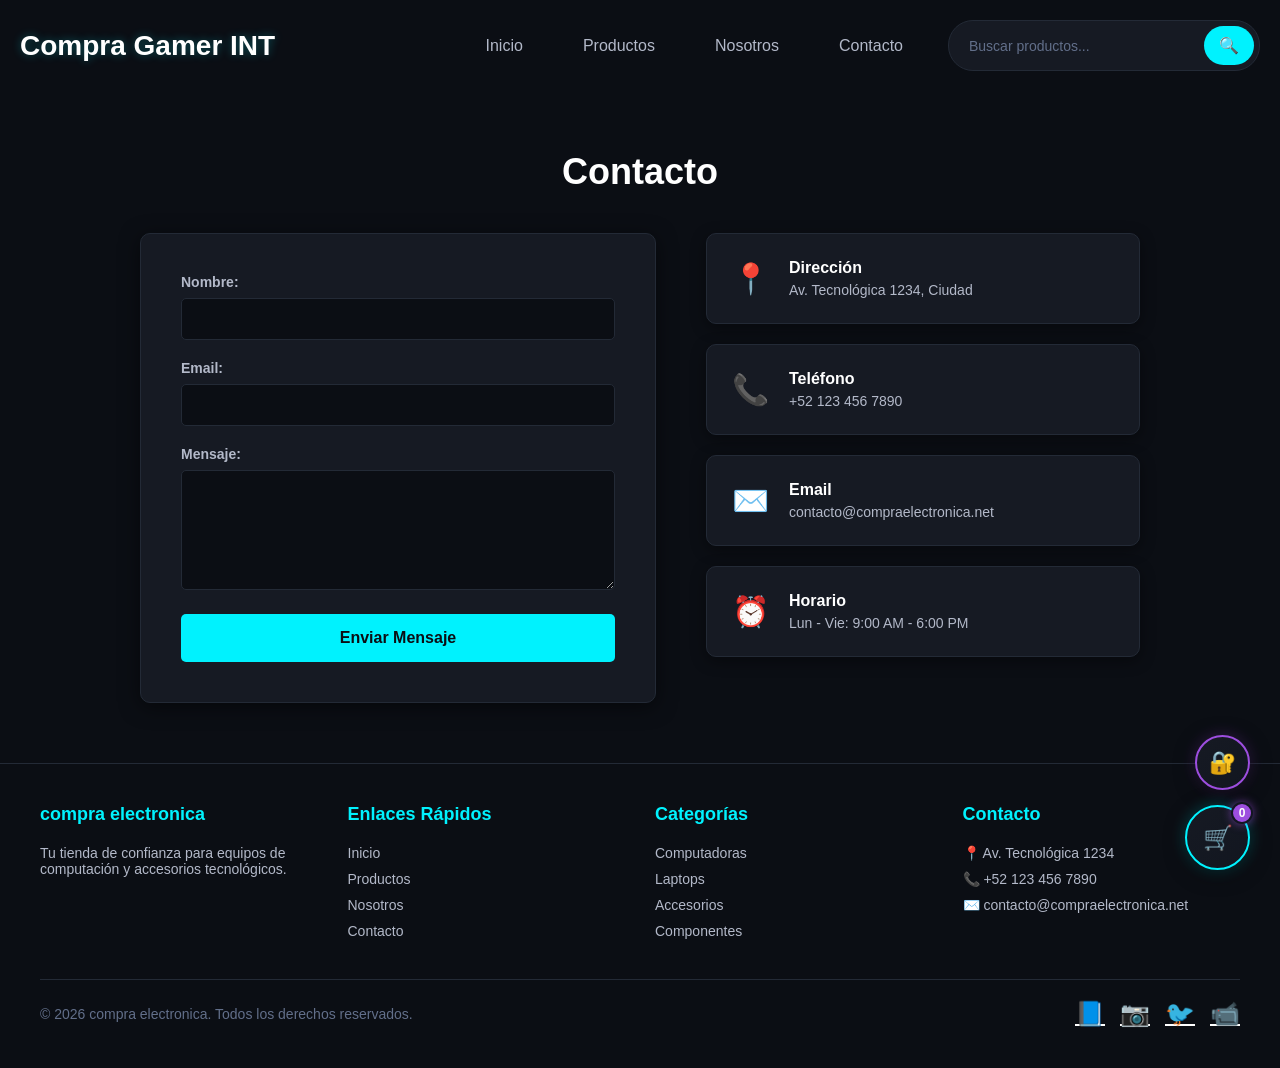
==== commit 248b2664: "se agrego el alta de producto y usuraio de cliente y empleado" ====
--- a/contacto.html
+++ b/contacto.html
@@ -25,6 +25,9 @@
         </div>
     </header>
 
+    <button class="btn-login" onclick="window.location.href='#login-modal'">🔐</button>
+    <button class="btn-carrito-flotante" onclick="window.location.href='#ventana-carrito'">🛒 <span id="contador-carrito">0</span></button>
+
     <main>
         <section id="contacto">
             <h2>Contacto</h2>
@@ -70,6 +73,113 @@
                 </div>
             </div>
         </section>
+        <!-- MODAL DE LOGIN -->
+        <section id="login-modal" class="detalle-modal">
+            <div class="detalle-contenido" style="max-width: 500px; text-align: center;">
+                <a href="#" class="detalle-cerrar">&times;</a>
+                <h2 style="margin-bottom: 30px;">Iniciar Sesión</h2>
+                <div style="display: flex; gap: 20px; flex-wrap: wrap; justify-content: center;">
+                    <div class="card-login" onclick="loginCliente()">
+                        <div style="font-size: 48px; margin-bottom: 10px;">👤</div>
+                        <h3>Cliente</h3>
+                        <p style="color: #666; font-size: 14px;">Accede a tu cuenta para realizar compras</p>
+                    </div>
+                    <div class="card-login" onclick="loginAdmin()">
+                        <div style="font-size: 48px; margin-bottom: 10px;">🔧</div>
+                        <h3>Administrador</h3>
+                        <p style="color: #666; font-size: 14px;">Gestiona y da de alta productos</p>
+                    </div>
+                </div>
+            </div>
+        </section>
+
+        <!-- SECCIÓN ALTA DE PRODUCTO (solo visible para admin) -->
+        <section id="alta-producto" class="detalle-modal">
+            <div class="detalle-contenido" style="max-width: 600px;">
+                <a href="#" class="detalle-cerrar">&times;</a>
+                <h2 style="margin-bottom: 30px;">Dar de Alta un Producto</h2>
+                <form id="form-alta" onsubmit="guardarProducto(event)">
+                    <label for="prod-nombre">Nombre del producto</label>
+                    <input type="text" id="prod-nombre" placeholder="Ej: Teclado Mecánico" required>
+
+                    <label for="prod-descripcion">Descripción</label>
+                    <textarea id="prod-descripcion" placeholder="Descripción del producto" required></textarea>
+
+                    <label for="prod-precio">Precio ($)</label>
+                    <input type="number" id="prod-precio" placeholder="Ej: 99.99" step="0.01" required>
+
+                    <label for="prod-imagen">URL de la imagen</label>
+                    <input type="url" id="prod-imagen" placeholder="https://ejemplo.com/imagen.jpg">
+
+                    <button type="submit" class="btn-ver" style="width: 100%; margin-top: 20px;">Guardar Producto</button>
+                </form>
+            </div>
+        </section>
+
+        <!-- BOTÓN FLOTANTE ALTA PRODUCTO (solo visible para admin) -->
+        <button id="btn-flotante-alta" class="btn-alta-flotante" onclick="window.location.href='#alta-producto'" style="display: none;">+</button>
+
+        <!-- PRODUCTOS CREADOS POR EL USUARIO -->
+        <section id="productos-usuario" style="display: none;">
+            <h2>Productos Agregados Recientemente</h2>
+            <div class="productos-container" id="contenedor-productos-usuario"></div>
+        </section>
+
+        <!-- CARRITO MODALS -->
+        <section id="ventana-carrito" class="detalle-modal">
+            <div class="detalle-contenido">
+                <a href="#" class="detalle-cerrar">&times;</a>
+                <h2>Tu Carrito de Compras</h2>
+                <div id="lista-carrito">
+                    <p style="color:#777;">El carrito está vacío.</p>
+                </div>
+                <div style="margin-top: 20px; text-align: right;">
+                    <h3>Total: $<span id="total-precio">0.00</span></h3>
+                    <br>
+                    <a href="#ventana-envio" class="btn-ver" style="background:#27ae60; padding:10px 20px;">Proceder al Pago</a>
+                </div>
+            </div>
+        </section>
+
+        <section id="ventana-envio" class="detalle-modal">
+            <div class="detalle-contenido">
+                <a href="#ventana-carrito" class="detalle-cerrar">&times;</a>
+                <h2>Datos de Envío y Pago Seguro</h2>
+                <form class="form-checkout" id="checkout-form" onsubmit="procesarPago(event)">
+                    
+                    <h3>1. Datos de Entrega</h3>
+                    <input type="text" placeholder="Nombre Completo" required>
+                    <input type="email" placeholder="Correo Electrónico" required>
+                    <input type="text" placeholder="Dirección de entrega (Calle, Número, Localidad)" required>
+                    
+                    <h3>2. Información de la Tarjeta</h3>
+                    <input type="text" placeholder="Nombre impreso en la tarjeta" required>
+                    <input type="text" placeholder="Número de Tarjeta (16 dígitos)" pattern="\d{16}" title="Deben ser 16 números seguidos" required>
+                    
+                    <div style="display: flex; gap: 10px;">
+                        <input type="text" placeholder="MM/AA" pattern="(0[1-9]|1[0-2])\/\d{2}" title="Formato MM/AA" style="flex: 1;" required>
+                        <input type="password" placeholder="CVV" pattern="\d{3,4}" title="3 o 4 números de seguridad" style="flex: 1;" required>
+                    </div>
+
+                    <button type="submit" style="background:#2980b9; color:white; padding:12px; border:none; border-radius:5px; font-size:16px; cursor:pointer; margin-top:15px;">
+                        Confirmar Pago Seguro
+                    </button>
+                </form>
+            </div>
+        </section>
+
+        <section id="ventana-exito" class="detalle-modal">
+            <div class="detalle-contenido" style="text-align: center; padding: 40px;">
+                <a href="#" onclick="vaciarCarrito()" class="detalle-cerrar">&times;</a>
+                <h1 style="color: #27ae60; font-size: 48px;">✓</h1>
+                <h2>¡Pago Procesado con Éxito!</h2>
+                <p>Tu orden ha sido registrada. Te enviamos un correo electrónico con el resumen detallado y los datos de seguimiento.</p>
+                <p><strong>Código de Operación:</strong> #<span id="num-pedido"></span></p>
+                <br>
+                <a href="#" onclick="vaciarCarrito()" class="btn-ver" style="background:#2c3e50; padding:10px 20px;">Volver a la tienda</a>
+            </div>
+        </section>
+
     </main>
 
     <footer>
@@ -109,5 +219,6 @@
             </div>
         </div>
     </footer>
+    <script src="archivo.js"></script>
 </body>
 </html>
--- a/styles.css
+++ b/styles.css
@@ -646,6 +646,96 @@
 }
 
 /* ============================================
+   ESTILOS PARA LOGIN Y ALTA DE PRODUCTO
+   ============================================ */
+
+/* Botón flotante de login */
+.btn-login {
+    position: fixed;
+    bottom: 110px;
+    right: 30px;
+    background: linear-gradient(135deg, #161a23 0%, #121620 100%);
+    border: 2px solid #9d4edf;
+    color: #9d4edf;
+    width: 55px;
+    height: 55px;
+    border-radius: 50%;
+    display: flex;
+    justify-content: center;
+    align-items: center;
+    font-size: 22px;
+    cursor: pointer;
+    z-index: 999;
+    text-decoration: none;
+    box-shadow: 0 4px 20px rgba(0, 0, 0, 0.6), 0 0 15px rgba(157, 78, 223, 0.3);
+    transition: all 0.3s cubic-bezier(0.25, 0.8, 0.25, 1);
+}
+
+.btn-login:hover {
+    transform: scale(1.1) translateY(-3px);
+    background: #9d4edf;
+    color: white;
+    box-shadow: 0 8px 25px rgba(0, 0, 0, 0.7), 0 0 25px rgba(157, 78, 223, 0.8);
+}
+
+/* Tarjetas de login */
+.card-login {
+    background: #f5f6fa;
+    border: 2px solid #e0e0e0;
+    border-radius: 15px;
+    padding: 30px 40px;
+    cursor: pointer;
+    transition: all 0.3s;
+    width: 200px;
+}
+
+.card-login:hover {
+    transform: translateY(-5px);
+    border-color: #3498db;
+    box-shadow: 0 5px 20px rgba(0,0,0,0.1);
+}
+
+/* Botón flotante alta producto */
+.btn-alta-flotante {
+    position: fixed;
+    bottom: 190px;
+    right: 30px;
+    background: linear-gradient(135deg, #27ae60, #2ecc71);
+    border: none;
+    color: white;
+    width: 55px;
+    height: 55px;
+    border-radius: 50%;
+    display: flex;
+    justify-content: center;
+    align-items: center;
+    font-size: 30px;
+    cursor: pointer;
+    z-index: 999;
+    text-decoration: none;
+    box-shadow: 0 4px 20px rgba(0, 0, 0, 0.6), 0 0 15px rgba(39, 174, 96, 0.3);
+    transition: all 0.3s;
+}
+
+.btn-alta-flotante:hover {
+    transform: scale(1.1) translateY(-3px);
+    box-shadow: 0 8px 25px rgba(0, 0, 0, 0.7), 0 0 25px rgba(39, 174, 96, 0.8);
+}
+
+/* Sección productos de usuario */
+#productos-usuario {
+    padding: 60px 20px;
+    background: #0b0e14;
+}
+
+#productos-usuario h2 {
+    text-align: center;
+    font-size: 28px;
+    color: #2c3e50;
+    margin-bottom: 40px;
+}
+
+/* ============================================
    RESPONSIVE DESIGN
    ============================================ */
 
@@ -1028,4 +1118,28 @@
         padding: 8px;
         font-size: 14px;
     }
+
+    .btn-carrito-flotante {
+        width: 50px;
+        height: 50px;
+        font-size: 20px;
+        bottom: 20px;
+        right: 20px;
+    }
+
+    .btn-login {
+        width: 45px;
+        height: 45px;
+        font-size: 18px;
+        bottom: 85px;
+        right: 20px;
+    }
+
+    .btn-alta-flotante {
+        width: 45px;
+        height: 45px;
+        font-size: 24px;
+        bottom: 145px;
+        right: 20px;
+    }
 }
